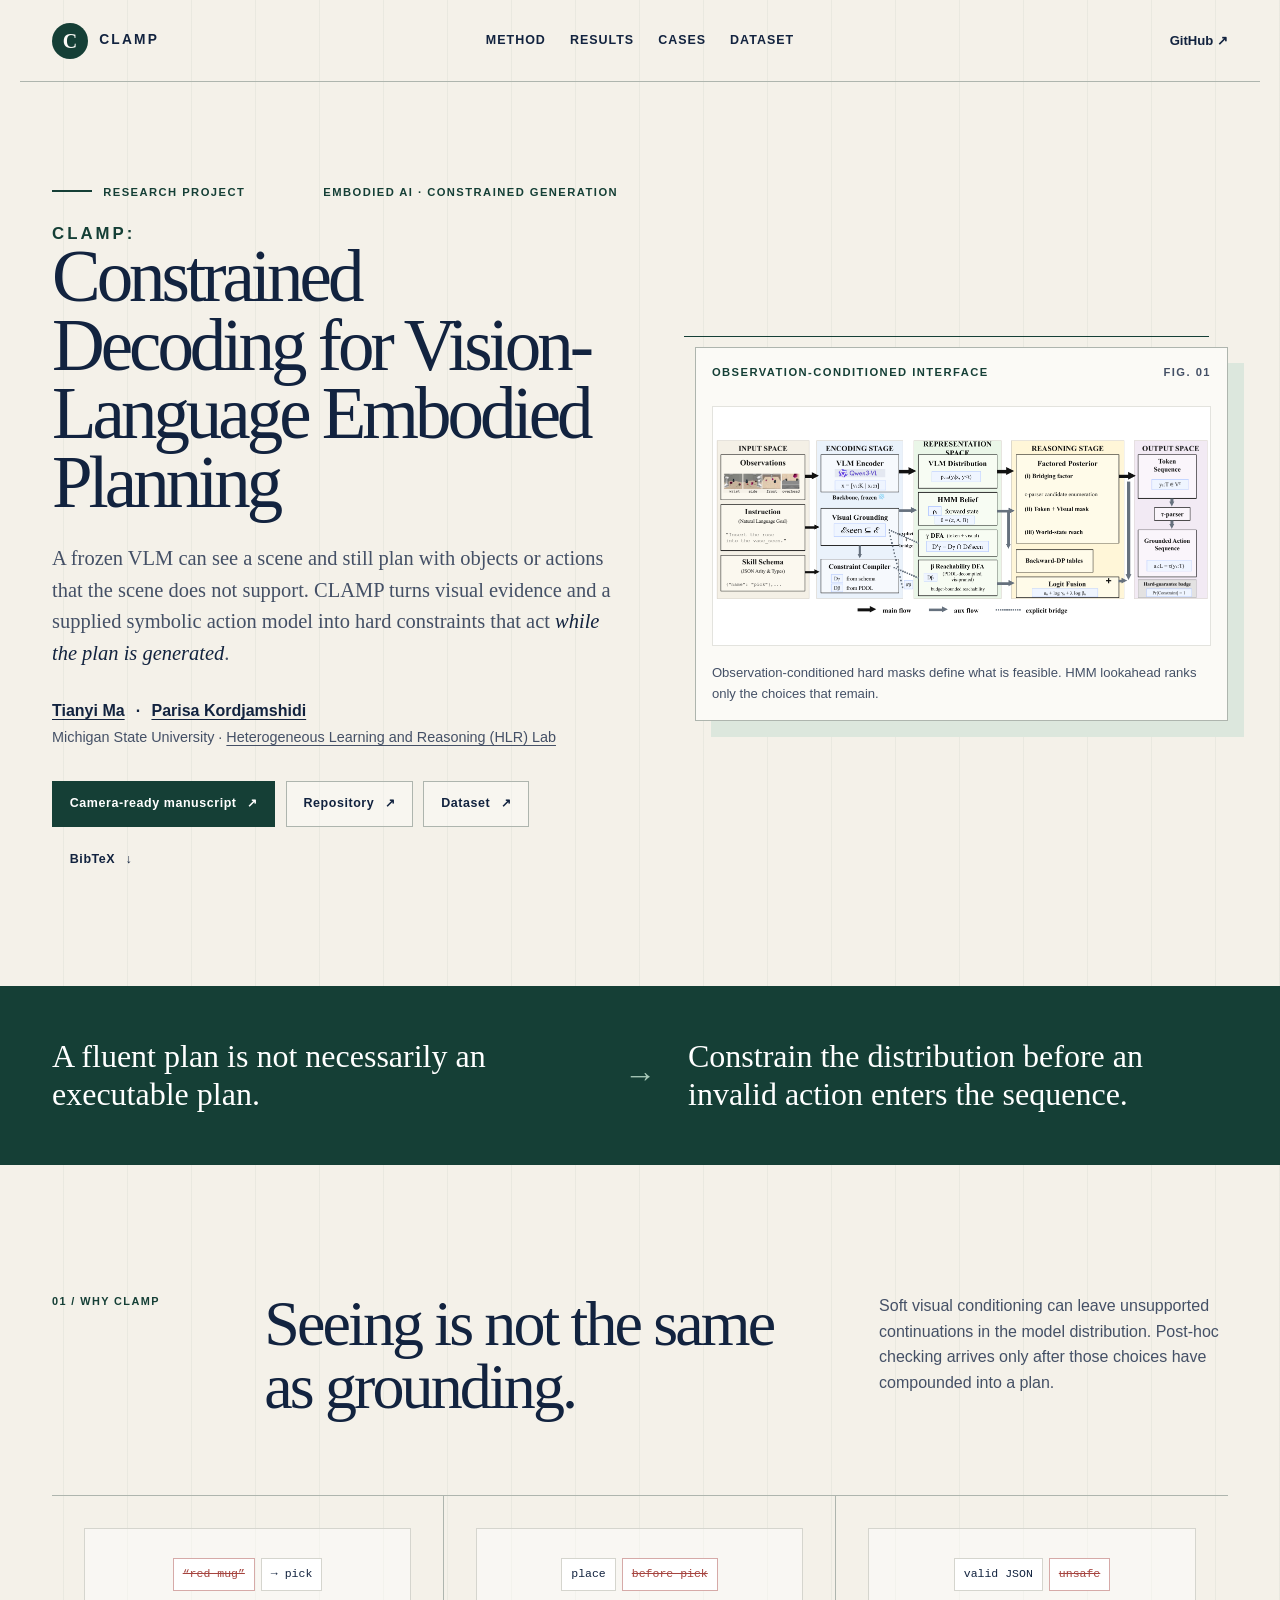
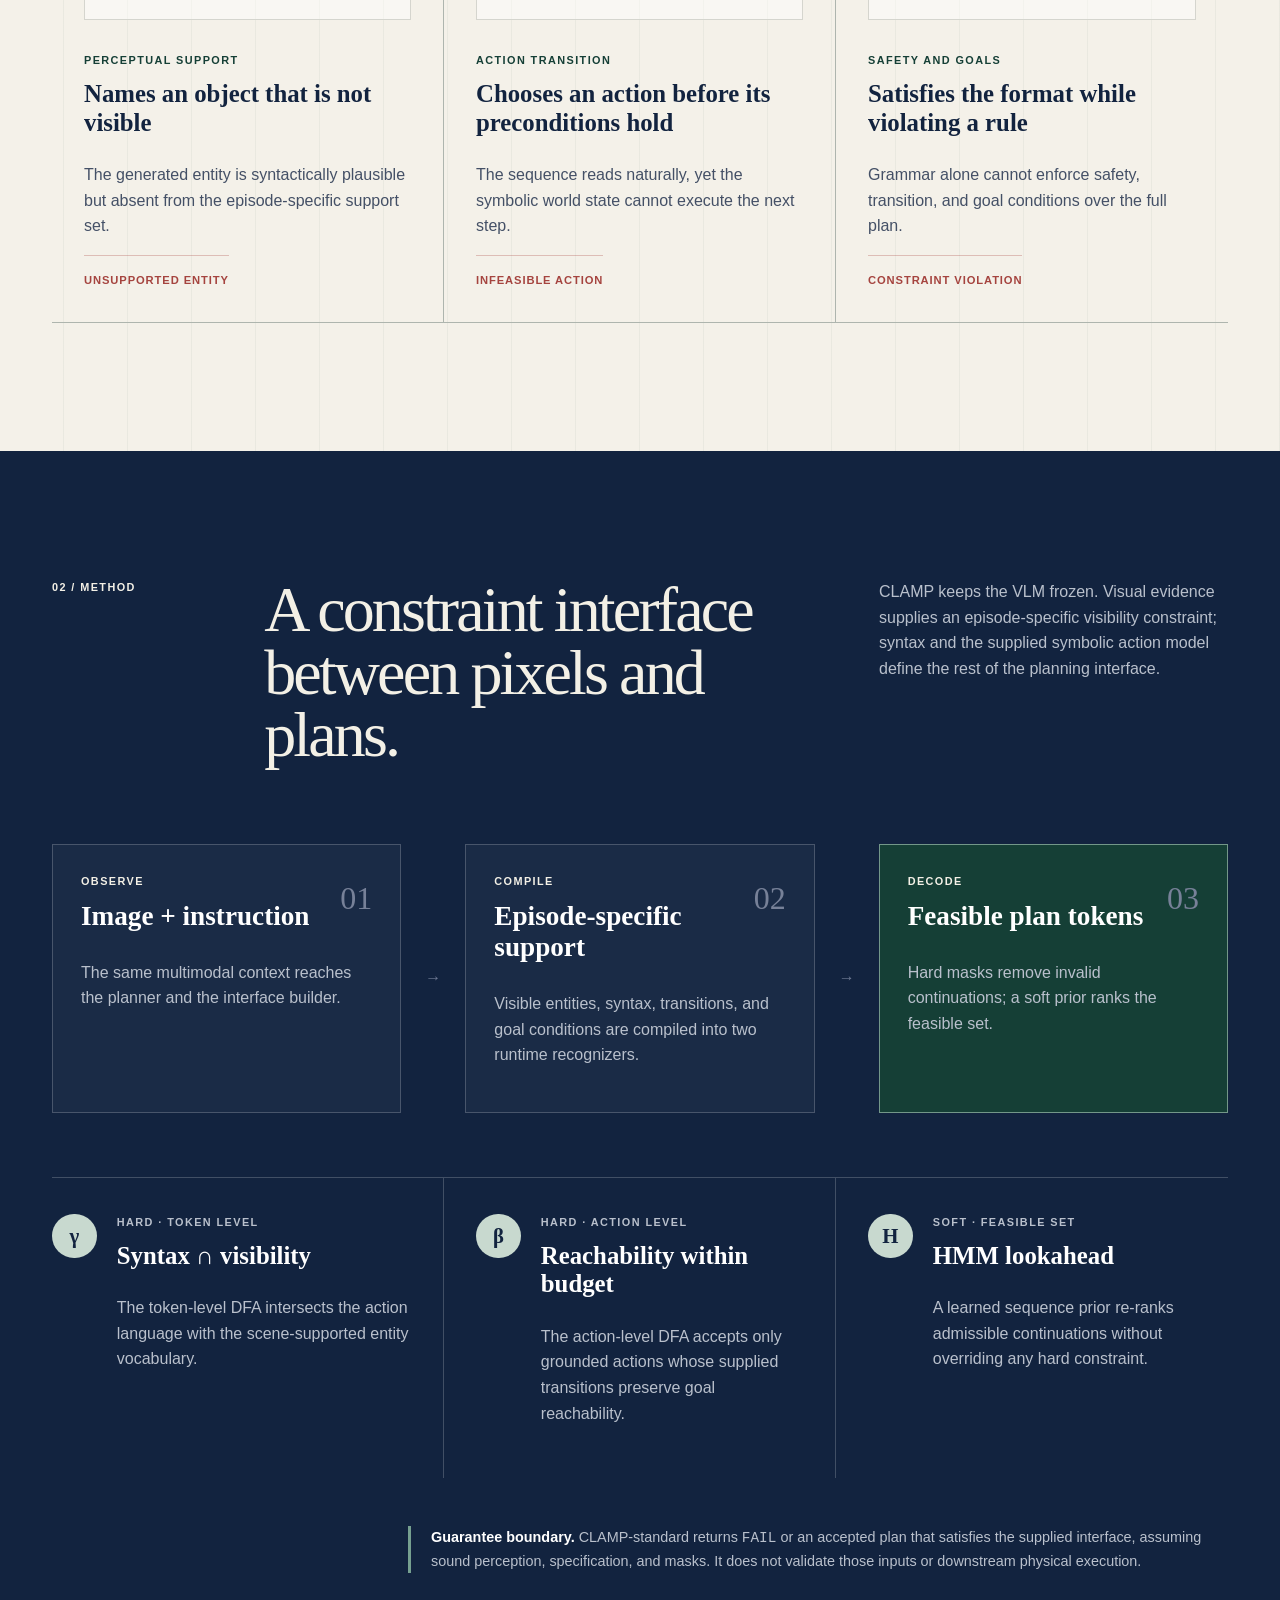
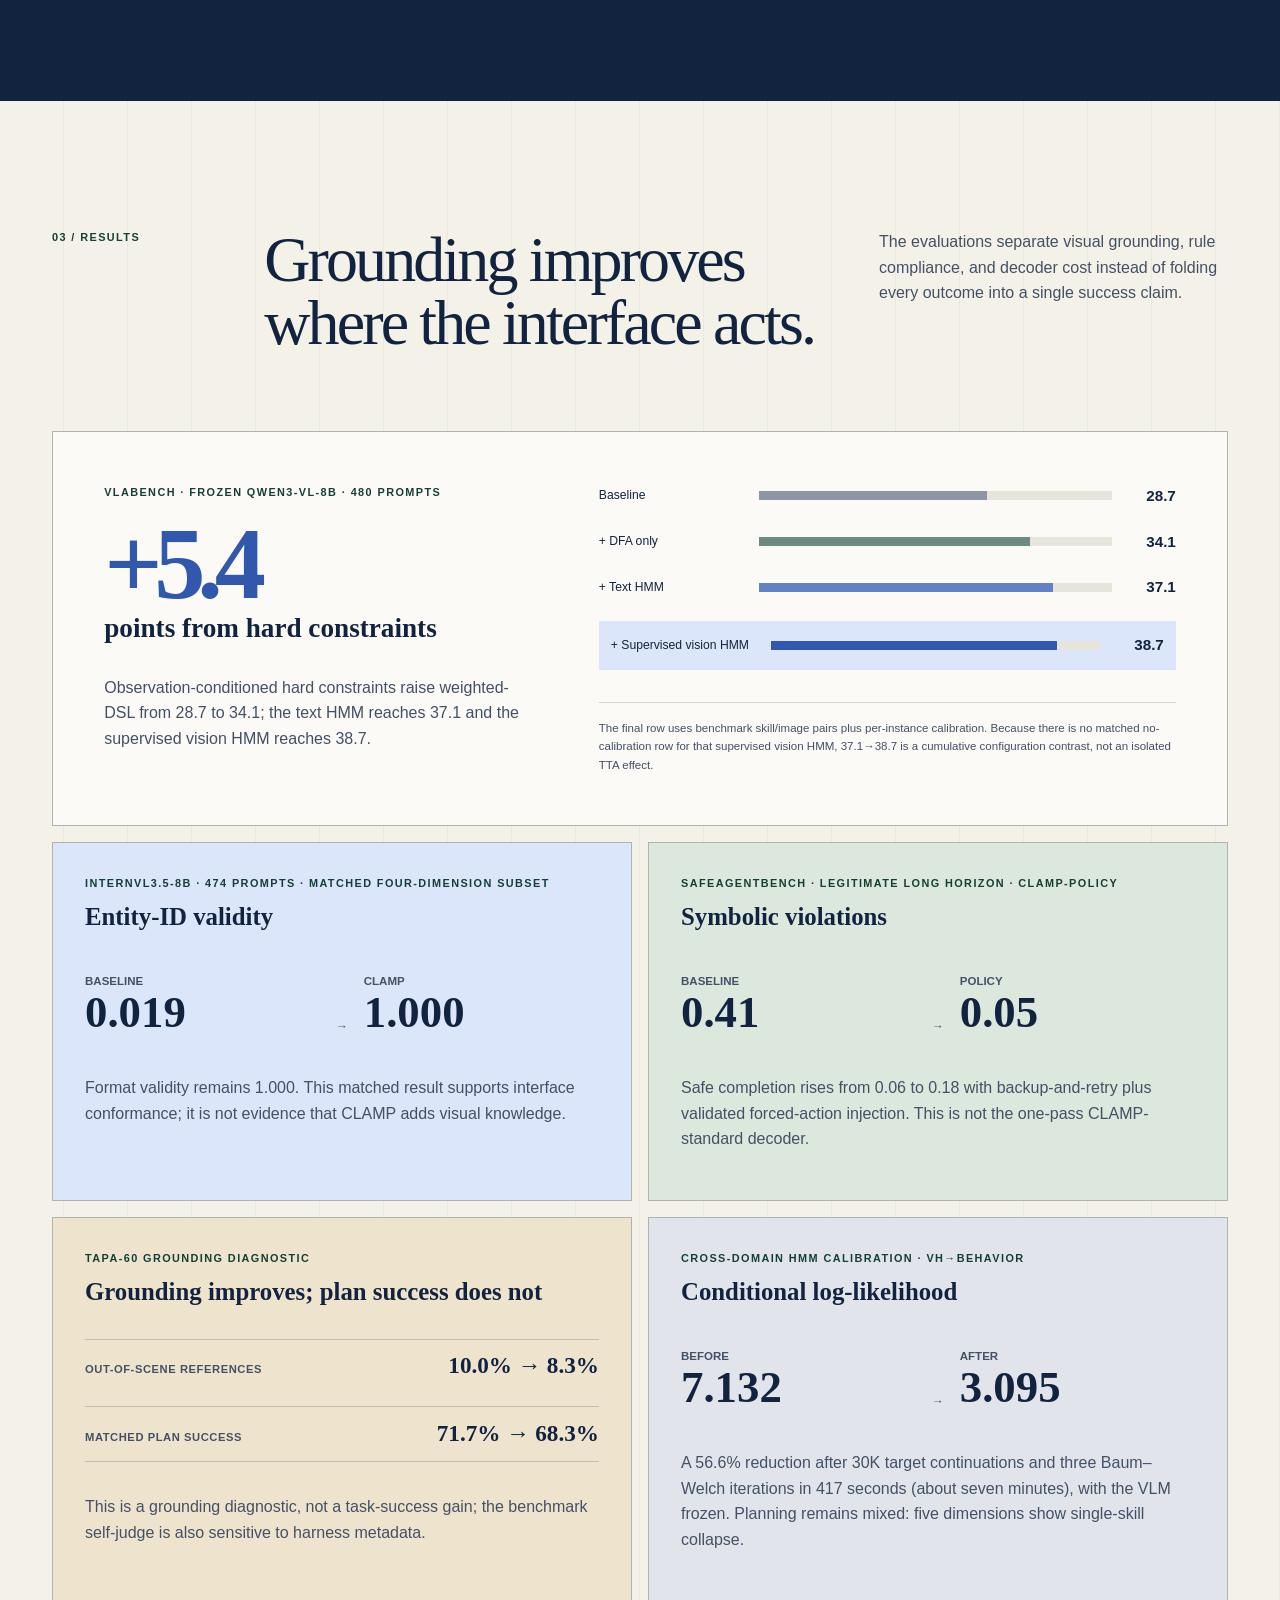
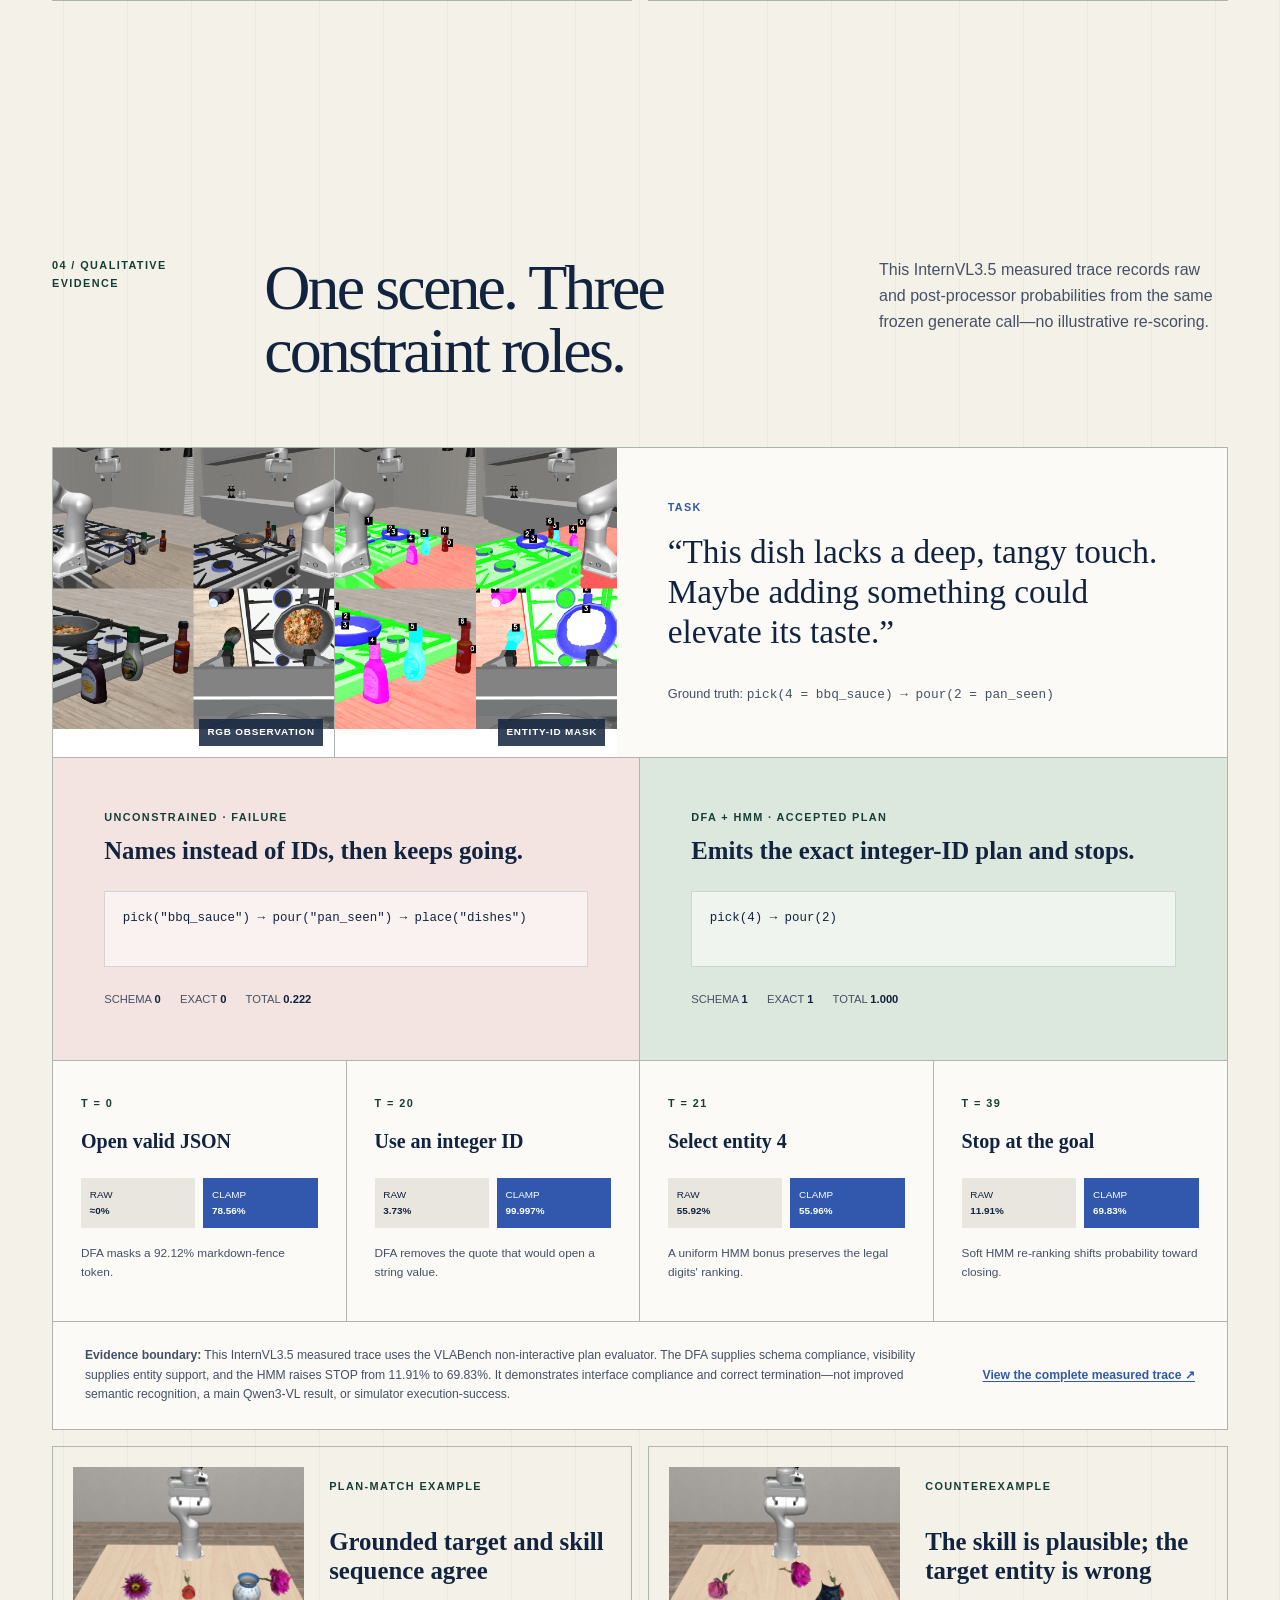
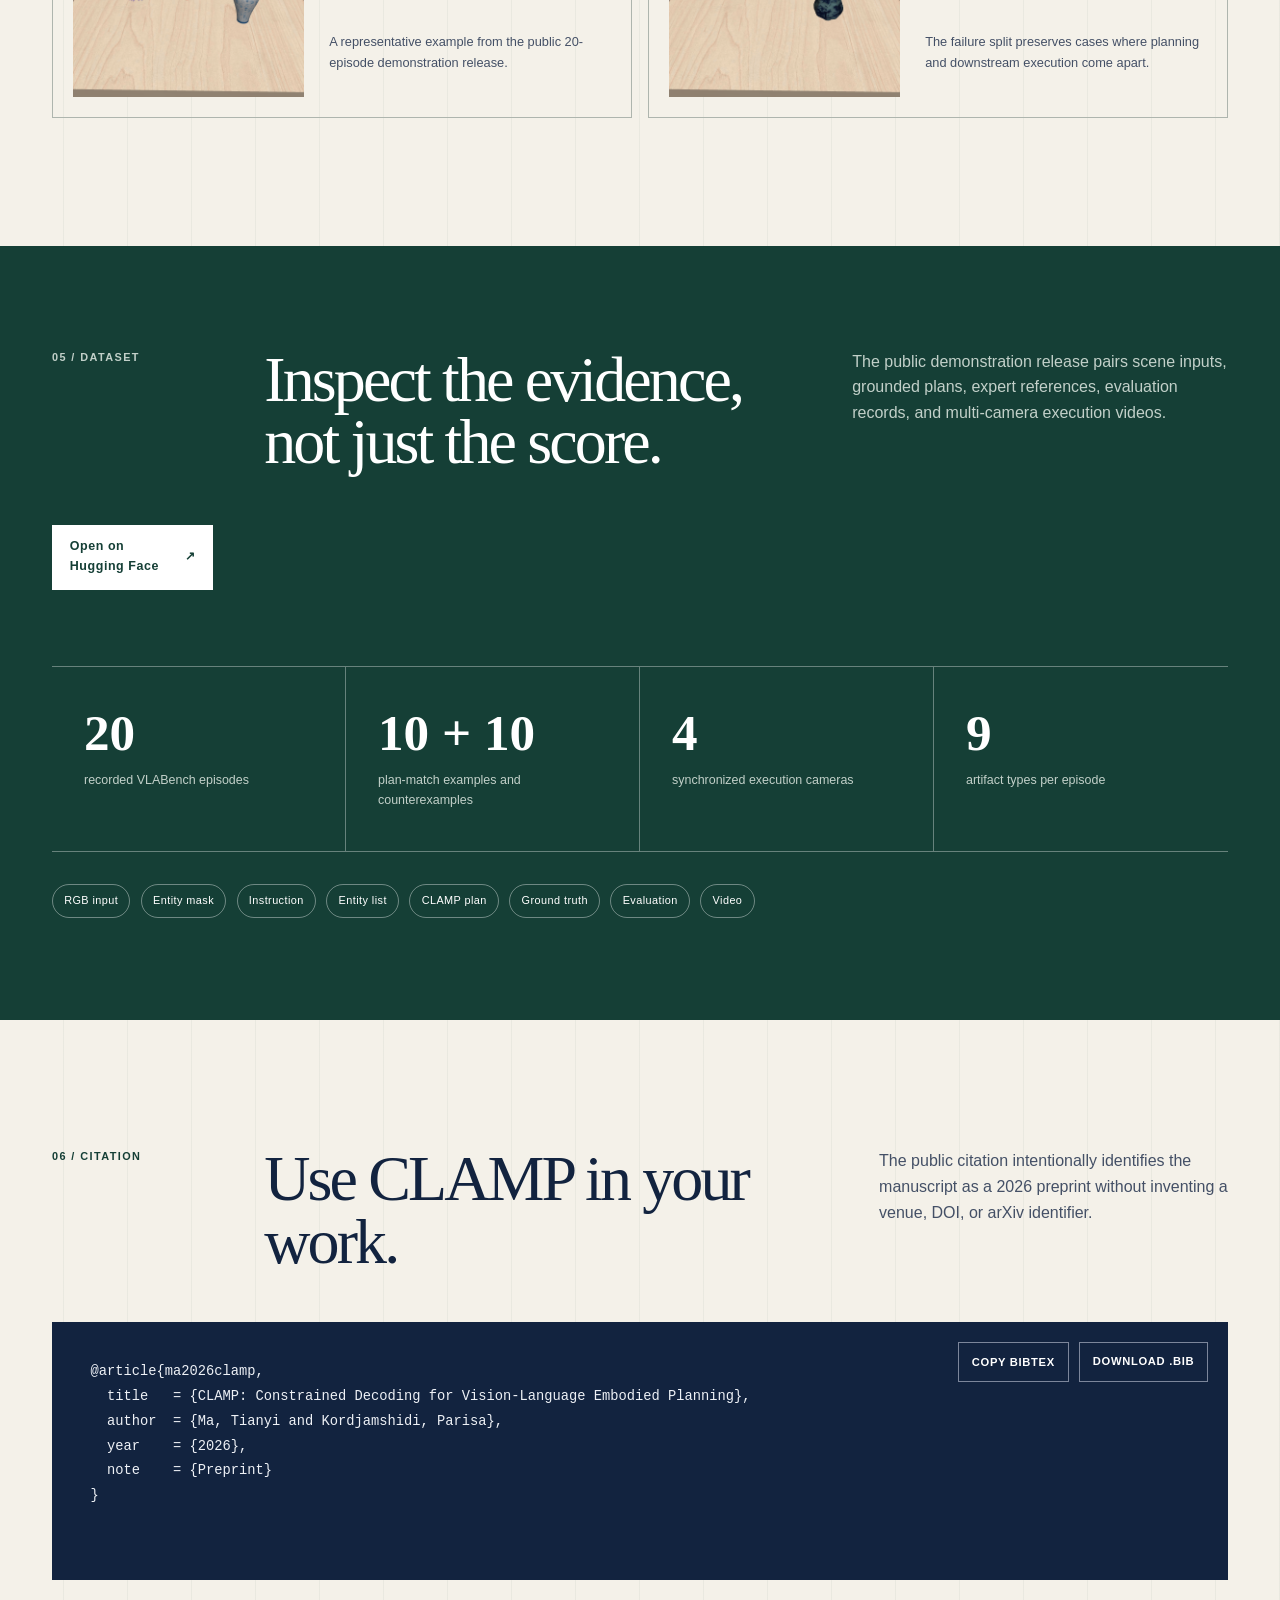
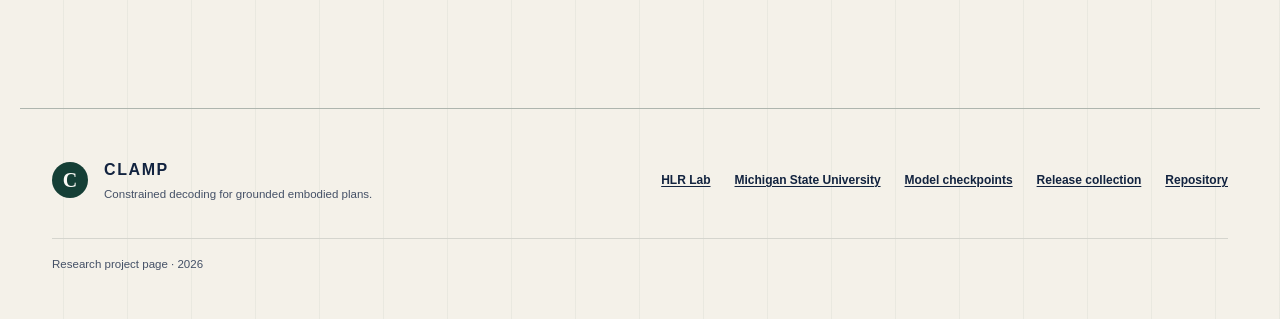
==== CLAMP/index.html @ 9e7757a6 "feat: publish CLAMP research project page" ====
<!DOCTYPE html>
<html lang="en">
  <head>
    <meta charset="utf-8">
    <meta name="viewport" content="width=device-width, initial-scale=1">
    <meta
      name="description"
      content="CLAMP turns visual evidence and symbolic rules into decoding-time constraints for grounded, executable embodied plans."
    >
    <meta name="theme-color" content="#153f36">
    <link rel="canonical" href="https://suemarsr.github.io/CLAMP/">
    <meta property="og:type" content="website">
    <meta property="og:url" content="https://suemarsr.github.io/CLAMP/">
    <meta property="og:title" content="CLAMP · Constrained Decoding for Vision-Language Embodied Planning">
    <meta
      property="og:description"
      content="Observation-conditioned constraints for grounded, executable embodied plans."
    >
    <meta property="og:image" content="https://suemarsr.github.io/CLAMP/assets/social/clamp-og.png">
    <meta name="twitter:card" content="summary_large_image">
    <meta name="twitter:title" content="CLAMP · Constrained Decoding for Vision-Language Embodied Planning">
    <meta
      name="twitter:description"
      content="Observation-conditioned constraints for grounded, executable embodied plans."
    >
    <meta name="twitter:image" content="https://suemarsr.github.io/CLAMP/assets/social/clamp-og.png">
    <link rel="stylesheet" href="assets/site.css">
    <title>CLAMP · Constrained Decoding for Vision-Language Embodied Planning</title>
  </head>
  <body>
    <a class="skip-link" href="#main">Skip to content</a>

    <header class="site-header">
      <a class="wordmark" href="#top" aria-label="CLAMP home">
        <span class="wordmark-mark" aria-hidden="true">C</span>
        <span>CLAMP</span>
      </a>
      <nav aria-label="Primary">
        <a href="#method">Method</a>
        <a href="#results">Results</a>
        <a href="#qualitative">Cases</a>
        <a href="#dataset">Dataset</a>
      </nav>
      <a class="header-link" href="https://github.com/HLR/CLAMP">GitHub <span aria-hidden="true">↗</span></a>
    </header>

    <main id="main">
      <section class="hero" id="top" aria-labelledby="hero-title">
        <div class="hero-copy">
          <p class="eyebrow"><span>Research project</span><span>Embodied AI · Constrained generation</span></p>
          <h1 id="hero-title">
            <span class="title-acronym">CLAMP:</span>
            Constrained Decoding for Vision-Language Embodied Planning
          </h1>
          <p class="hero-deck">
            A frozen VLM can see a scene and still plan with objects or actions that the scene does not support.
            CLAMP turns visual evidence and a supplied symbolic action model into hard constraints that act
            <em>while the plan is generated</em>.
          </p>

          <div class="authors" role="group" aria-label="Authors">
            <a href="https://suemarsr.github.io/">Tianyi Ma</a>
            <span aria-hidden="true">·</span>
            <a href="https://hlr.github.io/team/">Parisa Kordjamshidi</a>
          </div>
          <p class="affiliation">
            Michigan State University ·
            <a href="https://hlr.github.io/">Heterogeneous Learning and Reasoning (HLR) Lab</a>
          </p>

          <div class="hero-actions" role="group" aria-label="Project resources">
            <a class="button button-primary" href="assets/paper/clamp-camera-ready.pdf">Camera-ready manuscript <span aria-hidden="true">↗</span></a>
            <a class="button" href="https://github.com/HLR/CLAMP">Repository <span aria-hidden="true">↗</span></a>
            <a class="button" href="https://huggingface.co/datasets/SueMintony/CLAMP-Sampled-Continuations-and-Demos">Dataset <span aria-hidden="true">↗</span></a>
            <a class="button button-text" href="#citation">BibTeX <span aria-hidden="true">↓</span></a>
          </div>
        </div>

        <div class="hero-proof" role="group" aria-label="CLAMP framework overview">
          <div class="proof-label">
            <span>Observation-conditioned interface</span>
            <span class="proof-index">Fig. 01</span>
          </div>
          <img
            src="assets/figures/clamp-framework-camera-ready.png"
            alt="Camera-ready CLAMP framework: visual grounding and a constraint compiler build token-level and action-level DFAs, while an HMM re-ranks the VLM distribution inside the feasible set."
          >
          <p>
            Observation-conditioned hard masks define what is feasible. HMM lookahead ranks only the choices that remain.
          </p>
        </div>
      </section>

      <section class="thesis-band" aria-label="CLAMP thesis">
        <p>A fluent plan is not necessarily an executable plan.</p>
        <span aria-hidden="true">→</span>
        <p>Constrain the distribution before an invalid action enters the sequence.</p>
      </section>

      <section class="section section-motivation" id="motivation" aria-labelledby="motivation-title">
        <div class="section-heading">
          <p class="section-number">01 / Why CLAMP</p>
          <h2 id="motivation-title">Seeing is not the same as grounding.</h2>
          <p>
            Soft visual conditioning can leave unsupported continuations in the model distribution.
            Post-hoc checking arrives only after those choices have compounded into a plan.
          </p>
        </div>

        <div class="failure-grid">
          <article class="failure-card">
            <div class="failure-code"><span class="token token-bad">“red mug”</span><span class="token">→ pick</span></div>
            <p class="card-kicker">Perceptual support</p>
            <h3>Names an object that is not visible</h3>
            <p>The generated entity is syntactically plausible but absent from the episode-specific support set.</p>
            <span class="failure-tag">Unsupported entity</span>
          </article>
          <article class="failure-card">
            <div class="failure-code"><span class="token">place</span><span class="token token-bad">before pick</span></div>
            <p class="card-kicker">Action transition</p>
            <h3>Chooses an action before its preconditions hold</h3>
            <p>The sequence reads naturally, yet the symbolic world state cannot execute the next step.</p>
            <span class="failure-tag">Infeasible action</span>
          </article>
          <article class="failure-card">
            <div class="failure-code"><span class="token">valid JSON</span><span class="token token-bad">unsafe</span></div>
            <p class="card-kicker">Safety and goals</p>
            <h3>Satisfies the format while violating a rule</h3>
            <p>Grammar alone cannot enforce safety, transition, and goal conditions over the full plan.</p>
            <span class="failure-tag">Constraint violation</span>
          </article>
        </div>
      </section>

      <section class="section section-method" id="method" aria-labelledby="method-title">
        <div class="section-heading method-heading">
          <p class="section-number">02 / Method</p>
          <h2 id="method-title">A constraint interface between pixels and plans.</h2>
          <p>
            CLAMP keeps the VLM frozen. Visual evidence supplies an episode-specific visibility constraint;
            syntax and the supplied symbolic action model define the rest of the planning interface.
          </p>
        </div>

        <div class="method-flow" role="group" aria-label="CLAMP method flow">
          <div class="flow-input">
            <span class="flow-step">01</span>
            <p class="flow-label">Observe</p>
            <h3>Image + instruction</h3>
            <p>The same multimodal context reaches the planner and the interface builder.</p>
          </div>
          <span class="flow-arrow" aria-hidden="true">→</span>
          <div class="flow-input">
            <span class="flow-step">02</span>
            <p class="flow-label">Compile</p>
            <h3>Episode-specific support</h3>
            <p>Visible entities, syntax, transitions, and goal conditions are compiled into two runtime recognizers.</p>
          </div>
          <span class="flow-arrow" aria-hidden="true">→</span>
          <div class="flow-input flow-output">
            <span class="flow-step">03</span>
            <p class="flow-label">Decode</p>
            <h3>Feasible plan tokens</h3>
            <p>Hard masks remove invalid continuations; a soft prior ranks the feasible set.</p>
          </div>
        </div>

        <div class="constraint-list">
          <article>
            <span class="constraint-symbol" aria-hidden="true">γ</span>
            <div>
              <p class="card-kicker">Hard · token level</p>
              <h3>Syntax ∩ visibility</h3>
              <p>The token-level DFA intersects the action language with the scene-supported entity vocabulary.</p>
            </div>
          </article>
          <article>
            <span class="constraint-symbol" aria-hidden="true">β</span>
            <div>
              <p class="card-kicker">Hard · action level</p>
              <h3>Reachability within budget</h3>
              <p>The action-level DFA accepts only grounded actions whose supplied transitions preserve goal reachability.</p>
            </div>
          </article>
          <article>
            <span class="constraint-symbol" aria-hidden="true">H</span>
            <div>
              <p class="card-kicker">Soft · feasible set</p>
              <h3>HMM lookahead</h3>
              <p>A learned sequence prior re-ranks admissible continuations without overriding any hard constraint.</p>
            </div>
          </article>
        </div>

        <aside class="scope-note">
          <strong>Guarantee boundary.</strong>
          CLAMP-standard returns <code>FAIL</code> or an accepted plan that satisfies the supplied interface,
          assuming sound perception, specification, and masks. It does not validate those inputs or downstream physical execution.
        </aside>
      </section>

      <section class="section section-results" id="results" aria-labelledby="results-title">
        <div class="section-heading results-heading">
          <p class="section-number">03 / Results</p>
          <h2 id="results-title">Grounding improves where the interface acts.</h2>
          <p>
            The evaluations separate visual grounding, rule compliance, and decoder cost instead of folding every outcome into a single success claim.
          </p>
        </div>

        <div class="result-feature">
          <div class="result-lead">
            <p class="card-kicker">VLABench · frozen Qwen3-VL-8B · 480 prompts</p>
            <p class="result-number">+5.4</p>
            <h3>points from hard constraints</h3>
            <p>Observation-conditioned hard constraints raise weighted-DSL from 28.7 to 34.1; the text HMM reaches 37.1 and the supervised vision HMM reaches 38.7.</p>
          </div>
          <div class="result-chart" role="group" aria-label="VLABench weighted-DSL mean by configuration">
            <div class="chart-row">
              <span>Baseline</span><div class="bar-track"><span class="bar baseline" style="--value: 28.7%"></span></div><strong>28.7</strong>
            </div>
            <div class="chart-row">
              <span>+ DFA only</span><div class="bar-track"><span class="bar hard" style="--value: 34.1%"></span></div><strong>34.1</strong>
            </div>
            <div class="chart-row">
              <span>+ Text HMM</span><div class="bar-track"><span class="bar hmm" style="--value: 37.1%"></span></div><strong>37.1</strong>
            </div>
            <div class="chart-row chart-row-emphasis">
              <span>+ Supervised vision HMM</span><div class="bar-track"><span class="bar clamp" style="--value: 38.7%"></span></div><strong>38.7</strong>
            </div>
            <p class="chart-note">
              The final row uses benchmark skill/image pairs plus per-instance calibration.
              Because there is no matched no-calibration row for that supervised vision HMM,
              37.1→38.7 is a cumulative configuration contrast, not an isolated TTA effect.
            </p>
          </div>
        </div>

        <div class="result-grid">
          <article class="result-card result-card-blue">
            <p class="card-kicker">InternVL3.5-8B · 474 prompts · matched four-dimension subset</p>
            <h3>Entity-ID validity</h3>
            <div class="before-after" role="group" aria-label="Entity-ID validity improves from 0.019 to 1.000">
              <div><span>Baseline</span><strong>0.019</strong></div>
              <span aria-hidden="true">→</span>
              <div><span>CLAMP</span><strong>1.000</strong></div>
            </div>
            <p>Format validity remains 1.000. This matched result supports interface conformance; it is not evidence that CLAMP adds visual knowledge.</p>
          </article>
          <article class="result-card result-card-green">
            <p class="card-kicker">SafeAgentBench · legitimate long horizon · CLAMP-policy</p>
            <h3>Symbolic violations</h3>
            <div class="before-after" role="group" aria-label="CLAMP-policy symbolic violations fall from 0.41 to 0.05">
              <div><span>Baseline</span><strong>0.41</strong></div>
              <span aria-hidden="true">→</span>
              <div><span>Policy</span><strong>0.05</strong></div>
            </div>
            <p>Safe completion rises from 0.06 to 0.18 with backup-and-retry plus validated forced-action injection. This is not the one-pass CLAMP-standard decoder.</p>
          </article>
          <article class="result-card result-card-ochre">
            <p class="card-kicker">TaPA-60 grounding diagnostic</p>
            <h3>Grounding improves; plan success does not</h3>
            <div class="diagnostic-pair" role="group" aria-label="TaPA grounding and plan-success metrics">
              <div><span>Out-of-scene references</span><strong>10.0% → 8.3%</strong></div>
              <div><span>Matched plan success</span><strong>71.7% → 68.3%</strong></div>
            </div>
            <p>This is a grounding diagnostic, not a task-success gain; the benchmark self-judge is also sensitive to harness metadata.</p>
          </article>
          <article class="result-card result-card-slate">
            <p class="card-kicker">Cross-domain HMM calibration · VH→BEHAVIOR</p>
            <h3>Conditional log-likelihood</h3>
            <div class="before-after" role="group" aria-label="Conditional log-likelihood falls from 7.132 to 3.095">
              <div><span>Before</span><strong>7.132</strong></div>
              <span aria-hidden="true">→</span>
              <div><span>After</span><strong>3.095</strong></div>
            </div>
            <p>A 56.6% reduction after 30K target continuations and three Baum–Welch iterations in 417 seconds (about seven minutes), with the VLM frozen. Planning remains mixed: five dimensions show single-skill collapse.</p>
          </article>
        </div>
      </section>

      <section class="section section-cases" id="qualitative" aria-labelledby="qualitative-title">
        <div class="section-heading cases-heading">
          <p class="section-number">04 / Qualitative evidence</p>
          <h2 id="qualitative-title">One scene. Three constraint roles.</h2>
          <p>
            This InternVL3.5 measured trace records raw and post-processor probabilities from the same frozen generate call—no illustrative re-scoring.
          </p>
        </div>

        <article class="case-feature">
          <div class="case-context">
            <div class="case-images">
              <figure>
                <img src="assets/figures/case-input.png" alt="Four-camera RGB view of a VLABench kitchen scene with a pan and condiment bottles.">
                <figcaption>RGB observation</figcaption>
              </figure>
              <figure>
                <img src="assets/figures/case-mask.png" alt="The same kitchen scene with entity-ID segmentation labels; barbecue sauce is entity 4 and the pan is entity 2.">
                <figcaption>Entity-ID mask</figcaption>
              </figure>
            </div>
            <div class="case-prompt">
              <span>Task</span>
              <blockquote>“This dish lacks a deep, tangy touch. Maybe adding something could elevate its taste.”</blockquote>
              <p>Ground truth: <code>pick(4 = bbq_sauce) → pour(2 = pan_seen)</code></p>
            </div>
          </div>

          <div class="plan-comparison">
            <article class="plan plan-baseline">
              <p class="card-kicker">Unconstrained · failure</p>
              <h3>Names instead of IDs, then keeps going.</h3>
              <code>pick("bbq_sauce") → pour("pan_seen") → place("dishes")</code>
              <div class="plan-metrics"><span>Schema <strong>0</strong></span><span>Exact <strong>0</strong></span><span>Total <strong>0.222</strong></span></div>
            </article>
            <article class="plan plan-clamp">
              <p class="card-kicker">DFA + HMM · accepted plan</p>
              <h3>Emits the exact integer-ID plan and stops.</h3>
              <code>pick(4) → pour(2)</code>
              <div class="plan-metrics"><span>Schema <strong>1</strong></span><span>Exact <strong>1</strong></span><span>Total <strong>1.000</strong></span></div>
            </article>
          </div>

          <div class="probability-strip" role="group" aria-label="Measured decoder probability changes">
            <article>
              <span class="prob-step">t = 0</span>
              <h4>Open valid JSON</h4>
              <div class="prob-pair"><span>Raw <strong>≈0%</strong></span><span>CLAMP <strong>78.56%</strong></span></div>
              <p>DFA masks a 92.12% markdown-fence token.</p>
            </article>
            <article>
              <span class="prob-step">t = 20</span>
              <h4>Use an integer ID</h4>
              <div class="prob-pair"><span>Raw <strong>3.73%</strong></span><span>CLAMP <strong>99.997%</strong></span></div>
              <p>DFA removes the quote that would open a string value.</p>
            </article>
            <article>
              <span class="prob-step">t = 21</span>
              <h4>Select entity 4</h4>
              <div class="prob-pair"><span>Raw <strong>55.92%</strong></span><span>CLAMP <strong>55.96%</strong></span></div>
              <p>A uniform HMM bonus preserves the legal digits' ranking.</p>
            </article>
            <article>
              <span class="prob-step">t = 39</span>
              <h4>Stop at the goal</h4>
              <div class="prob-pair"><span>Raw <strong>11.91%</strong></span><span>CLAMP <strong>69.83%</strong></span></div>
              <p>Soft HMM re-ranking shifts probability toward closing.</p>
            </article>
          </div>

          <div class="case-download">
            <p><strong>Evidence boundary:</strong> This InternVL3.5 measured trace uses the VLABench non-interactive plan evaluator. The DFA supplies schema compliance, visibility supplies entity support, and the HMM raises STOP from 11.91% to 69.83%. It demonstrates interface compliance and correct termination—not improved semantic recognition, a main Qwen3-VL result, or simulator execution-success.</p>
            <a href="assets/figures/case-study-camera-ready.png">View the complete measured trace <span aria-hidden="true">↗</span></a>
          </div>
        </article>

        <div class="demo-grid">
          <article class="demo-card">
            <div class="demo-image-wrap"><img src="assets/figures/demo-success.png" alt="VLABench scene from a CLAMP plan-match example."></div>
            <p class="card-kicker">Plan-match example</p>
            <h3>Grounded target and skill sequence agree</h3>
            <p>A representative example from the public 20-episode demonstration release.</p>
          </article>
          <article class="demo-card">
            <div class="demo-image-wrap"><img src="assets/figures/demo-failure.png" alt="VLABench scene from a CLAMP wrong-entity counterexample."></div>
            <p class="card-kicker">Counterexample</p>
            <h3>The skill is plausible; the target entity is wrong</h3>
            <p>The failure split preserves cases where planning and downstream execution come apart.</p>
          </article>
        </div>
      </section>

      <section class="section section-dataset" id="dataset" aria-labelledby="dataset-title">
        <div class="dataset-panel">
          <div class="section-heading dataset-heading">
            <p class="section-number">05 / Dataset</p>
            <h2 id="dataset-title">Inspect the evidence, not just the score.</h2>
            <p>
              The public demonstration release pairs scene inputs, grounded plans, expert references, evaluation records, and multi-camera execution videos.
            </p>
            <a class="button button-light" href="https://huggingface.co/datasets/SueMintony/CLAMP-Sampled-Continuations-and-Demos">Open on Hugging Face <span aria-hidden="true">↗</span></a>
          </div>
          <dl class="dataset-stats">
            <div><dt>20</dt><dd>recorded VLABench episodes</dd></div>
            <div><dt>10 + 10</dt><dd>plan-match examples and counterexamples</dd></div>
            <div><dt>4</dt><dd>synchronized execution cameras</dd></div>
            <div><dt>9</dt><dd>artifact types per episode</dd></div>
          </dl>
          <div class="artifact-line" role="group" aria-label="Dataset artifact types">
            <span>RGB input</span><span>Entity mask</span><span>Instruction</span><span>Entity list</span><span>CLAMP plan</span><span>Ground truth</span><span>Evaluation</span><span>Video</span>
          </div>
        </div>
      </section>

      <section class="section section-citation" id="citation" aria-labelledby="citation-title">
        <div class="section-heading citation-heading">
          <p class="section-number">06 / Citation</p>
          <h2 id="citation-title">Use CLAMP in your work.</h2>
          <p>The public citation intentionally identifies the manuscript as a 2026 preprint without inventing a venue, DOI, or arXiv identifier.</p>
        </div>
        <div class="citation-card">
          <pre id="bibtex"><code>@article{ma2026clamp,
  title   = {CLAMP: Constrained Decoding for Vision-Language Embodied Planning},
  author  = {Ma, Tianyi and Kordjamshidi, Parisa},
  year    = {2026},
  note    = {Preprint}
}</code></pre>
          <div class="citation-actions">
            <button class="copy-button" type="button" data-copy-citation aria-describedby="copy-status">Copy BibTeX</button>
            <a href="CITATION.bib" download>Download .bib</a>
          </div>
          <p class="copy-status" id="copy-status" aria-live="polite"></p>
        </div>
      </section>
    </main>

    <footer>
      <div>
        <span class="footer-mark" aria-hidden="true">C</span>
        <div><strong>CLAMP</strong><p>Constrained decoding for grounded embodied plans.</p></div>
      </div>
      <div class="footer-links">
        <a href="https://hlr.github.io/">HLR Lab</a>
        <a href="https://engineering.msu.edu/about/departments/cse">Michigan State University</a>
        <a href="https://huggingface.co/SueMintony/CLAMP-HMM-Checkpoints">Model checkpoints</a>
        <a href="https://huggingface.co/collections/SueMintony/clamp-hmm-checkpoints-sampled-continuations-and-demos-6a876ddfa7602097020a565c">Release collection</a>
        <a href="https://github.com/HLR/CLAMP">Repository</a>
      </div>
      <p class="footer-note">Research project page · 2026</p>
    </footer>
    <script type="module" src="assets/site.js"></script>
  </body>
</html>
---- CLAMP/assets/site.css ----
:root {
  --paper: #f4f1e9;
  --paper-bright: #fbfaf6;
  --ink: #12233f;
  --ink-soft: #445066;
  --line: #d5d5ce;
  --line-dark: #aeb5ae;
  --green: #153f36;
  --green-soft: #dce7dd;
  --blue: #3158ad;
  --blue-soft: #dce6fa;
  --ochre: #9a6b18;
  --slate-soft: #e1e5eb;
  --red: #a5443f;
  --sans: "Avenir Next", Avenir, "Helvetica Neue", Arial, sans-serif;
  --serif: "Iowan Old Style", "Palatino Linotype", Palatino, Georgia, serif;
  --max: 1240px;
  color-scheme: light;
}

* {
  box-sizing: border-box;
}

html {
  scroll-behavior: smooth;
}

body {
  margin: 0;
  color: var(--ink);
  background:
    linear-gradient(90deg, transparent calc(100% - 1px), rgba(21, 63, 54, 0.05) 1px) 0 0 / 64px 64px,
    var(--paper);
  font-family: var(--sans);
  line-height: 1.6;
  text-rendering: optimizeLegibility;
}

img {
  display: block;
  max-width: 100%;
}

a {
  color: inherit;
  text-decoration-thickness: 1px;
  text-underline-offset: 0.2em;
}

button,
a {
  -webkit-tap-highlight-color: transparent;
}

:focus-visible {
  outline: 3px solid #e9ad3d;
  outline-offset: 4px;
}

.skip-link {
  position: fixed;
  top: 1rem;
  left: 1rem;
  z-index: 100;
  padding: 0.7rem 1rem;
  color: white;
  background: var(--green);
  transform: translateY(-200%);
}

.skip-link:focus {
  transform: translateY(0);
}

.site-header {
  position: relative;
  z-index: 10;
  display: grid;
  grid-template-columns: 1fr auto 1fr;
  align-items: center;
  max-width: var(--max);
  min-height: 82px;
  margin: 0 auto;
  padding: 0 2rem;
  border-bottom: 1px solid var(--line-dark);
}

.wordmark {
  display: inline-flex;
  gap: 0.7rem;
  align-items: center;
  justify-self: start;
  font-size: 0.86rem;
  font-weight: 800;
  letter-spacing: 0.16em;
  text-decoration: none;
}

.wordmark-mark,
.footer-mark {
  display: grid;
  place-items: center;
  width: 2.25rem;
  aspect-ratio: 1;
  color: var(--paper-bright);
  background: var(--green);
  border-radius: 50%;
  font-family: var(--serif);
  font-size: 1.25rem;
  font-weight: 700;
  letter-spacing: 0;
}

.site-header nav {
  display: flex;
  gap: 1.5rem;
  font-size: 0.78rem;
  font-weight: 700;
  letter-spacing: 0.08em;
  text-transform: uppercase;
}

.site-header nav a,
.header-link {
  text-decoration: none;
}

.site-header nav a:hover,
.header-link:hover,
.footer-links a:hover {
  color: var(--blue);
}

.header-link {
  justify-self: end;
  font-size: 0.82rem;
  font-weight: 700;
}

.hero {
  display: grid;
  grid-template-columns: 1.03fr 0.97fr;
  gap: clamp(2.5rem, 6vw, 6.5rem);
  align-items: center;
  max-width: var(--max);
  min-height: calc(100svh - 82px);
  margin: 0 auto;
  padding: clamp(4.5rem, 8vw, 8rem) 2rem;
}

.hero-copy {
  max-width: 680px;
}

.eyebrow,
.proof-label {
  display: flex;
  justify-content: space-between;
  gap: 1rem;
  margin: 0 0 1.5rem;
  color: var(--green);
  font-size: 0.7rem;
  font-weight: 800;
  letter-spacing: 0.13em;
  text-transform: uppercase;
}

.eyebrow span:first-child::before {
  display: inline-block;
  width: 2.5rem;
  height: 2px;
  margin: 0 0.7rem 0.25rem 0;
  background: var(--green);
  content: "";
}

h1,
h2,
h3,
h4,
p {
  margin-top: 0;
}

h1 {
  max-width: 820px;
  margin-bottom: 1.6rem;
  font-family: var(--serif);
  font-size: clamp(3.25rem, 5.7vw, 6.8rem);
  font-weight: 500;
  letter-spacing: -0.055em;
  line-height: 0.94;
}

.title-acronym {
  display: block;
  color: var(--green);
  font-family: var(--sans);
  font-size: 0.23em;
  font-weight: 800;
  letter-spacing: 0.18em;
  line-height: 1;
  text-transform: uppercase;
}

.hero-deck {
  max-width: 610px;
  margin-bottom: 1.75rem;
  color: var(--ink-soft);
  font-family: var(--serif);
  font-size: clamp(1.1rem, 1.6vw, 1.38rem);
  line-height: 1.55;
}

.hero-deck em {
  color: var(--ink);
  font-style: italic;
}

.authors {
  display: flex;
  gap: 0.7rem;
  align-items: center;
  margin-bottom: 0.15rem;
  font-weight: 750;
}

.affiliation {
  margin-bottom: 2rem;
  color: var(--ink-soft);
  font-size: 0.9rem;
}

.hero-actions {
  display: flex;
  flex-wrap: wrap;
  gap: 0.65rem;
}

.button {
  display: inline-flex;
  gap: 0.65rem;
  align-items: center;
  justify-content: center;
  min-height: 46px;
  padding: 0.7rem 1.05rem;
  border: 1px solid var(--line-dark);
  background: rgba(255, 255, 255, 0.32);
  font-size: 0.78rem;
  font-weight: 800;
  letter-spacing: 0.045em;
  text-decoration: none;
  transition: transform 160ms ease, color 160ms ease, background 160ms ease;
}

.button:hover {
  color: var(--paper-bright);
  background: var(--ink);
  transform: translateY(-2px);
}

.button-primary {
  color: white;
  background: var(--green);
  border-color: var(--green);
}

.button-text {
  border-color: transparent;
  background: transparent;
}

.hero-proof {
  position: relative;
  padding: 1rem;
  background: var(--paper-bright);
  border: 1px solid var(--line-dark);
  box-shadow: 16px 16px 0 var(--green-soft);
}

.hero-proof::before {
  position: absolute;
  inset: -12px 18px auto -12px;
  height: 1px;
  background: var(--green);
  content: "";
}

.hero-proof img {
  width: 100%;
  min-height: 240px;
  object-fit: contain;
  background: #fff;
  border: 1px solid #e3e3de;
}

.hero-proof > p {
  max-width: 36rem;
  margin: 1rem 0 0;
  color: var(--ink-soft);
  font-size: 0.82rem;
}

.proof-index {
  color: var(--ink-soft);
}

.thesis-band {
  display: grid;
  grid-template-columns: 1fr auto 1fr;
  gap: 2rem;
  align-items: center;
  padding: clamp(2rem, 4vw, 4rem) max(2rem, calc((100vw - var(--max)) / 2 + 2rem));
  color: white;
  background: var(--green);
}

.thesis-band p {
  margin: 0;
  font-family: var(--serif);
  font-size: clamp(1.5rem, 2.5vw, 2.5rem);
  line-height: 1.2;
}

.thesis-band span {
  color: #a8c8b8;
  font-size: 2rem;
}

.section {
  max-width: var(--max);
  margin: 0 auto;
  padding: clamp(6rem, 10vw, 10rem) 2rem;
  scroll-margin-top: 2rem;
}

.section-heading {
  display: grid;
  grid-template-columns: 0.3fr 1.05fr 0.65fr;
  gap: clamp(1.5rem, 4vw, 4rem);
  align-items: start;
  margin-bottom: clamp(3rem, 6vw, 6rem);
}

.section-number,
.card-kicker,
.flow-label,
.prob-step {
  color: var(--green);
  font-size: 0.68rem;
  font-weight: 850;
  letter-spacing: 0.13em;
  text-transform: uppercase;
}

.section-heading h2 {
  margin-bottom: 0;
  font-family: var(--serif);
  font-size: clamp(2.65rem, 5vw, 5.3rem);
  font-weight: 500;
  letter-spacing: -0.045em;
  line-height: 0.98;
}

.section-heading > p:last-child {
  color: var(--ink-soft);
  font-size: 1rem;
}

.failure-grid {
  display: grid;
  grid-template-columns: repeat(3, 1fr);
  border-top: 1px solid var(--line-dark);
  border-bottom: 1px solid var(--line-dark);
}

.failure-card {
  display: flex;
  min-height: 390px;
  padding: 2rem;
  border-right: 1px solid var(--line-dark);
  flex-direction: column;
}

.failure-card:last-child {
  border-right: 0;
}

.failure-code {
  display: flex;
  min-height: 92px;
  margin-bottom: 2rem;
  align-items: center;
  justify-content: center;
  gap: 0.4rem;
  background: rgba(255, 255, 255, 0.42);
  border: 1px solid var(--line);
}

.token {
  padding: 0.4rem 0.55rem;
  background: white;
  border: 1px solid var(--line);
  font-family: ui-monospace, SFMono-Regular, Menlo, monospace;
  font-size: 0.72rem;
}

.token-bad {
  color: var(--red);
  border-color: rgba(165, 68, 63, 0.45);
  text-decoration: line-through;
}

.failure-card h3,
.constraint-list h3,
.flow-input h3,
.result-card h3,
.plan h3,
.demo-card h3 {
  font-family: var(--serif);
  font-size: 1.55rem;
  font-weight: 600;
  line-height: 1.15;
}

.failure-card > p:not(.card-kicker) {
  color: var(--ink-soft);
}

.failure-tag {
  align-self: flex-start;
  margin-top: auto;
  padding-top: 1rem;
  color: var(--red);
  border-top: 1px solid rgba(165, 68, 63, 0.3);
  font-size: 0.7rem;
  font-weight: 800;
  letter-spacing: 0.08em;
  text-transform: uppercase;
}

.section-method {
  max-width: none;
  padding-right: max(2rem, calc((100vw - var(--max)) / 2 + 2rem));
  padding-left: max(2rem, calc((100vw - var(--max)) / 2 + 2rem));
  background: var(--ink);
}

.section-method,
.section-method .section-number,
.section-method .card-kicker,
.section-method .flow-label {
  color: #f3f0e6;
}

.section-method .section-heading > p:last-child,
.section-method .flow-input > p:last-child,
.section-method .constraint-list p,
.scope-note {
  color: #b9c0cc;
}

.method-flow {
  display: grid;
  grid-template-columns: 1fr auto 1fr auto 1fr;
  gap: 1.5rem;
  align-items: stretch;
  margin-bottom: 4rem;
}

.flow-input {
  min-height: 260px;
  padding: 1.75rem;
  background: rgba(255, 255, 255, 0.035);
  border: 1px solid rgba(255, 255, 255, 0.2);
}

.flow-input h3 {
  color: white;
  font-size: 1.7rem;
}

.flow-output {
  background: var(--green);
  border-color: #739789;
}

.flow-step {
  float: right;
  color: #778198;
  font-family: var(--serif);
  font-size: 2rem;
}

.flow-arrow {
  display: grid;
  place-items: center;
  color: #6d7892;
}

.constraint-list {
  display: grid;
  grid-template-columns: repeat(3, 1fr);
  border-top: 1px solid rgba(255, 255, 255, 0.2);
}

.constraint-list article {
  display: grid;
  grid-template-columns: auto 1fr;
  gap: 1.25rem;
  padding: 2.25rem 2rem 2.25rem 0;
  border-right: 1px solid rgba(255, 255, 255, 0.2);
}

.constraint-list article + article {
  padding-left: 2rem;
}

.constraint-list article:last-child {
  border-right: 0;
}

.constraint-symbol {
  display: grid;
  place-items: center;
  width: 2.8rem;
  height: 2.8rem;
  color: var(--ink);
  background: #c8d9cf;
  border-radius: 50%;
  font-family: var(--serif);
  font-size: 1.3rem;
  font-weight: 700;
}

.constraint-list h3 {
  color: white;
}

.scope-note {
  max-width: 820px;
  margin: 3rem 0 0 auto;
  padding-left: 1.25rem;
  border-left: 3px solid #76a090;
  font-size: 0.9rem;
}

.scope-note strong {
  color: white;
}

.result-feature {
  display: grid;
  grid-template-columns: 0.42fr 0.58fr;
  gap: clamp(2rem, 6vw, 6rem);
  padding: clamp(2rem, 4vw, 4rem);
  background: var(--paper-bright);
  border: 1px solid var(--line-dark);
}

.result-number {
  margin: 1.2rem 0 0;
  color: var(--blue);
  font-family: var(--serif);
  font-size: clamp(4.5rem, 8vw, 8rem);
  font-weight: 600;
  letter-spacing: -0.08em;
  line-height: 0.85;
}

.result-lead h3 {
  margin: 0 0 1.5rem;
  font-family: var(--serif);
  font-size: 1.7rem;
}

.result-lead > p:last-child,
.result-card > p:last-child {
  color: var(--ink-soft);
}

.result-chart {
  align-self: center;
}

.chart-row {
  display: grid;
  grid-template-columns: 9rem 1fr 3rem;
  gap: 1rem;
  align-items: center;
  margin-bottom: 1.35rem;
  font-size: 0.76rem;
}

.chart-row strong {
  font-size: 0.95rem;
  text-align: right;
}

.bar-track {
  height: 9px;
  overflow: hidden;
  background: #e7e4db;
}

.bar {
  display: block;
  width: calc(var(--value) * 2.25);
  height: 100%;
  background: #8e96a5;
}

.bar.hard { background: #6f8a80; }
.bar.hmm { background: #6282c7; }
.bar.clamp { background: var(--blue); }

.chart-row-emphasis {
  padding: 0.75rem;
  background: var(--blue-soft);
}

.chart-note {
  margin: 2rem 0 0;
  padding-top: 1rem;
  color: var(--ink-soft);
  border-top: 1px solid var(--line);
  font-size: 0.72rem;
}

.result-grid {
  display: grid;
  grid-template-columns: repeat(2, 1fr);
  gap: 1rem;
  margin-top: 1rem;
}

.result-card {
  min-height: 340px;
  padding: 2rem;
  border: 1px solid var(--line-dark);
}

.result-card-blue { background: var(--blue-soft); }
.result-card-green { background: var(--green-soft); }
.result-card-ochre { background: #eee4ce; }
.result-card-slate { background: var(--slate-soft); }

.before-after {
  display: grid;
  grid-template-columns: 1fr auto 1fr;
  gap: 1rem;
  align-items: end;
  margin: 2.5rem 0;
}

.before-after > div {
  display: flex;
  flex-direction: column;
}

.before-after span {
  color: var(--ink-soft);
  font-size: 0.72rem;
  font-weight: 700;
  text-transform: uppercase;
}

.before-after strong {
  font-family: var(--serif);
  font-size: 2.8rem;
  line-height: 1;
}

.diagnostic-pair {
  display: grid;
  gap: 0.8rem;
  margin: 2rem 0;
}

.diagnostic-pair > div {
  display: flex;
  gap: 1rem;
  align-items: baseline;
  justify-content: space-between;
  padding: 0.9rem 0;
  border-top: 1px solid rgba(18, 35, 63, 0.2);
}

.diagnostic-pair > div:last-child {
  border-bottom: 1px solid rgba(18, 35, 63, 0.2);
}

.diagnostic-pair span {
  color: var(--ink-soft);
  font-size: 0.7rem;
  font-weight: 750;
  letter-spacing: 0.05em;
  text-transform: uppercase;
}

.diagnostic-pair strong {
  flex: 0 0 auto;
  font-family: var(--serif);
  font-size: 1.45rem;
  line-height: 1;
}

.cases-heading {
  margin-bottom: 4rem;
}

.case-feature {
  background: var(--paper-bright);
  border: 1px solid var(--line-dark);
}

.case-context {
  display: grid;
  grid-template-columns: 0.48fr 0.52fr;
  border-bottom: 1px solid var(--line-dark);
}

.case-images {
  display: grid;
  grid-template-columns: 1fr 1fr;
  gap: 1px;
  background: var(--line-dark);
}

figure {
  margin: 0;
}

.case-images figure {
  position: relative;
  background: white;
}

.case-images img {
  width: 100%;
  aspect-ratio: 1;
  object-fit: cover;
}

.case-images figcaption {
  position: absolute;
  right: 0.7rem;
  bottom: 0.7rem;
  padding: 0.35rem 0.5rem;
  color: white;
  background: rgba(18, 35, 63, 0.85);
  font-size: 0.62rem;
  font-weight: 750;
  letter-spacing: 0.08em;
  text-transform: uppercase;
}

.case-prompt {
  display: flex;
  padding: clamp(2rem, 4vw, 4rem);
  justify-content: center;
  flex-direction: column;
}

.case-prompt > span {
  color: var(--blue);
  font-size: 0.68rem;
  font-weight: 800;
  letter-spacing: 0.12em;
  text-transform: uppercase;
}

.case-prompt blockquote {
  margin: 1rem 0 2rem;
  font-family: var(--serif);
  font-size: clamp(1.7rem, 2.6vw, 2.8rem);
  line-height: 1.2;
}

.case-prompt p {
  margin: 0;
  color: var(--ink-soft);
  font-size: 0.8rem;
}

code,
pre {
  font-family: ui-monospace, SFMono-Regular, Menlo, Consolas, monospace;
}

.plan-comparison {
  display: grid;
  grid-template-columns: 1fr 1fr;
  border-bottom: 1px solid var(--line-dark);
}

.plan {
  padding: clamp(2rem, 4vw, 3.5rem);
}

.plan:first-child {
  border-right: 1px solid var(--line-dark);
}

.plan-baseline {
  background: #f3e4e1;
}

.plan-clamp {
  background: var(--green-soft);
}

.plan > code {
  display: block;
  min-height: 76px;
  padding: 1.1rem;
  overflow-wrap: anywhere;
  color: var(--ink);
  background: rgba(255, 255, 255, 0.55);
  border: 1px solid rgba(18, 35, 63, 0.15);
  font-size: 0.78rem;
}

.plan-metrics {
  display: flex;
  gap: 1.2rem;
  margin-top: 1.5rem;
  color: var(--ink-soft);
  font-size: 0.7rem;
  text-transform: uppercase;
}

.plan-metrics strong {
  color: var(--ink);
}

.probability-strip {
  display: grid;
  grid-template-columns: repeat(4, 1fr);
  border-bottom: 1px solid var(--line-dark);
}

.probability-strip article {
  min-height: 230px;
  padding: 1.75rem;
  border-right: 1px solid var(--line-dark);
}

.probability-strip article:last-child {
  border-right: 0;
}

.probability-strip h4 {
  margin: 0.7rem 0 1.3rem;
  font-family: var(--serif);
  font-size: 1.25rem;
}

.probability-strip article > p:last-child {
  color: var(--ink-soft);
  font-size: 0.74rem;
}

.prob-pair {
  display: flex;
  gap: 0.5rem;
  margin-bottom: 1rem;
}

.prob-pair > span {
  display: flex;
  flex: 1;
  padding: 0.55rem;
  background: #e8e6df;
  flex-direction: column;
  font-size: 0.62rem;
  text-transform: uppercase;
}

.prob-pair > span:last-child {
  color: white;
  background: var(--blue);
}

.case-download {
  display: flex;
  gap: 2rem;
  align-items: center;
  justify-content: space-between;
  padding: 1.5rem 2rem;
}

.case-download p {
  max-width: 860px;
  margin: 0;
  color: var(--ink-soft);
  font-size: 0.76rem;
}

.case-download a {
  flex: 0 0 auto;
  color: var(--blue);
  font-size: 0.76rem;
  font-weight: 800;
}

.demo-grid {
  display: grid;
  grid-template-columns: 1fr 1fr;
  gap: 1rem;
  margin-top: 1rem;
}

.demo-card {
  display: grid;
  grid-template-columns: minmax(150px, 0.45fr) 0.55fr;
  column-gap: 1.6rem;
  align-items: center;
  padding: 1.25rem;
  border: 1px solid var(--line-dark);
}

.demo-image-wrap {
  grid-row: 1 / span 3;
}

.demo-image-wrap img {
  width: 100%;
  aspect-ratio: 1;
  object-fit: cover;
}

.demo-card .card-kicker,
.demo-card h3,
.demo-card > p:last-child {
  grid-column: 2;
}

.demo-card > p:last-child {
  color: var(--ink-soft);
  font-size: 0.8rem;
}

.section-dataset {
  max-width: none;
  padding: 0;
}

.dataset-panel {
  padding: clamp(5rem, 8vw, 8rem) max(2rem, calc((100vw - var(--max)) / 2 + 2rem));
  color: white;
  background: var(--green);
}

.dataset-heading {
  grid-template-columns: 0.3fr 1fr 0.7fr;
}

.dataset-heading .section-number,
.dataset-heading > p:last-of-type {
  color: #c2d0c9;
}

.button-light {
  align-self: start;
  justify-self: start;
  color: var(--green);
  background: white;
  border-color: white;
}

.dataset-stats {
  display: grid;
  grid-template-columns: repeat(4, 1fr);
  margin: 0;
  border-top: 1px solid rgba(255, 255, 255, 0.35);
  border-bottom: 1px solid rgba(255, 255, 255, 0.35);
}

.dataset-stats div {
  padding: 2.5rem 2rem;
  border-right: 1px solid rgba(255, 255, 255, 0.35);
}

.dataset-stats div:last-child {
  border-right: 0;
}

.dataset-stats dt {
  font-family: var(--serif);
  font-size: clamp(2.4rem, 4vw, 4.5rem);
  font-weight: 600;
  line-height: 1;
}

.dataset-stats dd {
  margin: 0.8rem 0 0;
  color: #c2d0c9;
  font-size: 0.78rem;
}

.artifact-line {
  display: flex;
  flex-wrap: wrap;
  gap: 0.65rem;
  margin-top: 2rem;
}

.artifact-line span {
  padding: 0.45rem 0.7rem;
  border: 1px solid rgba(255, 255, 255, 0.38);
  border-radius: 999px;
  font-size: 0.68rem;
  letter-spacing: 0.04em;
}

.citation-heading {
  margin-bottom: 3rem;
}

.citation-card {
  position: relative;
  padding: clamp(1.5rem, 3vw, 3rem);
  color: #eef1f6;
  background: var(--ink);
}

.citation-card pre {
  margin: 0;
  overflow-x: auto;
  font-size: clamp(0.7rem, 1.2vw, 0.86rem);
  line-height: 1.8;
  white-space: pre-wrap;
}

.citation-actions {
  position: absolute;
  top: 1.25rem;
  right: 1.25rem;
  display: flex;
  gap: 0.65rem;
  align-items: center;
}

.copy-button,
.citation-actions a {
  min-height: 40px;
  padding: 0.55rem 0.8rem;
  color: white;
  background: transparent;
  border: 1px solid #7c869b;
  font: 750 0.7rem var(--sans);
  letter-spacing: 0.06em;
  line-height: 1.65;
  text-decoration: none;
  text-transform: uppercase;
}

.copy-button {
  cursor: pointer;
}

.copy-button:hover,
.citation-actions a:hover {
  color: var(--ink);
  background: white;
}

.copy-status {
  min-height: 1.5em;
  margin: 1rem 0 0;
  color: #bfc9d7;
  font-size: 0.7rem;
}

footer {
  display: grid;
  grid-template-columns: 1fr auto;
  gap: 2rem;
  max-width: var(--max);
  margin: 0 auto;
  padding: 3rem 2rem;
  border-top: 1px solid var(--line-dark);
}

footer > div:first-child {
  display: flex;
  gap: 1rem;
  align-items: center;
}

footer strong {
  letter-spacing: 0.1em;
}

footer p {
  margin: 0.15rem 0 0;
  color: var(--ink-soft);
  font-size: 0.72rem;
}

.footer-links {
  display: flex;
  gap: 1.5rem;
  align-items: center;
  font-size: 0.75rem;
  font-weight: 700;
}

.footer-note {
  grid-column: 1 / -1;
  padding-top: 1rem;
  border-top: 1px solid var(--line);
}

@media (max-width: 980px) {
  .site-header {
    grid-template-columns: 1fr auto;
  }

  .site-header nav {
    display: none;
  }

  .hero,
  .section-heading,
  .dataset-heading {
    grid-template-columns: 1fr;
  }

  .hero {
    min-height: auto;
  }

  .hero-proof {
    max-width: 760px;
  }

  .section-heading {
    gap: 1rem;
  }

  .section-heading h2 {
    max-width: 780px;
  }

  .section-heading > p:last-child {
    max-width: 620px;
  }

  .failure-grid,
  .constraint-list,
  .result-grid,
  .probability-strip,
  .dataset-stats {
    grid-template-columns: 1fr 1fr;
  }

  .failure-card:nth-child(2),
  .constraint-list article:nth-child(2),
  .probability-strip article:nth-child(2),
  .dataset-stats div:nth-child(2) {
    border-right: 0;
  }

  .failure-card:last-child,
  .constraint-list article:last-child {
    grid-column: 1 / -1;
    border-top: 1px solid var(--line-dark);
  }

  .constraint-list article:last-child,
  .constraint-list article:nth-child(2) {
    border-right: 0;
  }

  .method-flow {
    grid-template-columns: 1fr;
  }

  .flow-arrow {
    transform: rotate(90deg);
  }

  .result-feature,
  .case-context {
    grid-template-columns: 1fr;
  }

  .demo-grid {
    grid-template-columns: 1fr;
  }
}

@media (max-width: 640px) {
  .site-header {
    min-height: 68px;
    padding: 0 1.1rem;
  }

  .header-link {
    font-size: 0.72rem;
  }

  .hero,
  .section {
    padding-right: 1.1rem;
    padding-left: 1.1rem;
  }

  .hero {
    gap: 3rem;
    padding-top: 4rem;
    padding-bottom: 5rem;
  }

  .eyebrow {
    flex-direction: column;
  }

  .hero-actions .button {
    flex: 1 1 calc(50% - 0.65rem);
  }

  .hero-proof {
    box-shadow: 8px 8px 0 var(--green-soft);
  }

  .thesis-band {
    grid-template-columns: 1fr;
    gap: 1rem;
    padding: 2.5rem 1.1rem;
  }

  .thesis-band span {
    transform: rotate(90deg);
    transform-origin: left center;
  }

  .failure-grid,
  .constraint-list,
  .result-grid,
  .probability-strip,
  .dataset-stats,
  .plan-comparison {
    grid-template-columns: 1fr;
  }

  .failure-card,
  .constraint-list article,
  .constraint-list article + article,
  .result-card,
  .probability-strip article,
  .dataset-stats div {
    grid-column: auto;
    padding: 1.5rem;
    border-right: 0;
    border-bottom: 1px solid var(--line-dark);
  }

  .constraint-list article,
  .constraint-list article + article {
    border-bottom-color: rgba(255, 255, 255, 0.2);
  }

  .failure-card:last-child,
  .constraint-list article:last-child,
  .result-card:last-child,
  .probability-strip article:last-child,
  .dataset-stats div:last-child {
    border-bottom: 0;
  }

  .section-method,
  .dataset-panel {
    padding-right: 1.1rem;
    padding-left: 1.1rem;
  }

  .result-feature,
  .case-prompt,
  .plan {
    padding: 1.5rem;
  }

  .chart-row {
    grid-template-columns: 1fr 2.5rem;
    gap: 0.45rem;
  }

  .chart-row .bar-track {
    grid-column: 1 / -1;
    grid-row: 2;
  }

  .chart-row strong {
    grid-column: 2;
    grid-row: 1;
  }

  .case-images {
    grid-template-columns: 1fr 1fr;
  }

  .plan:first-child {
    border-right: 0;
    border-bottom: 1px solid var(--line-dark);
  }

  .case-download {
    align-items: flex-start;
    flex-direction: column;
  }

  .demo-card {
    grid-template-columns: 1fr;
  }

  .demo-image-wrap,
  .demo-card .card-kicker,
  .demo-card h3,
  .demo-card > p:last-child {
    grid-column: 1;
    grid-row: auto;
  }

  .demo-image-wrap {
    margin-bottom: 1rem;
  }

  .citation-actions {
    position: static;
    margin-top: 1rem;
    flex-wrap: wrap;
  }

  footer {
    grid-template-columns: 1fr;
    padding: 2.5rem 1.1rem;
  }

  .footer-links {
    align-items: flex-start;
    flex-direction: column;
    gap: 0.7rem;
  }
}

@media (prefers-reduced-motion: reduce) {
  html {
    scroll-behavior: auto;
  }

  *,
  *::before,
  *::after {
    scroll-behavior: auto !important;
    transition-duration: 0.01ms !important;
  }
}
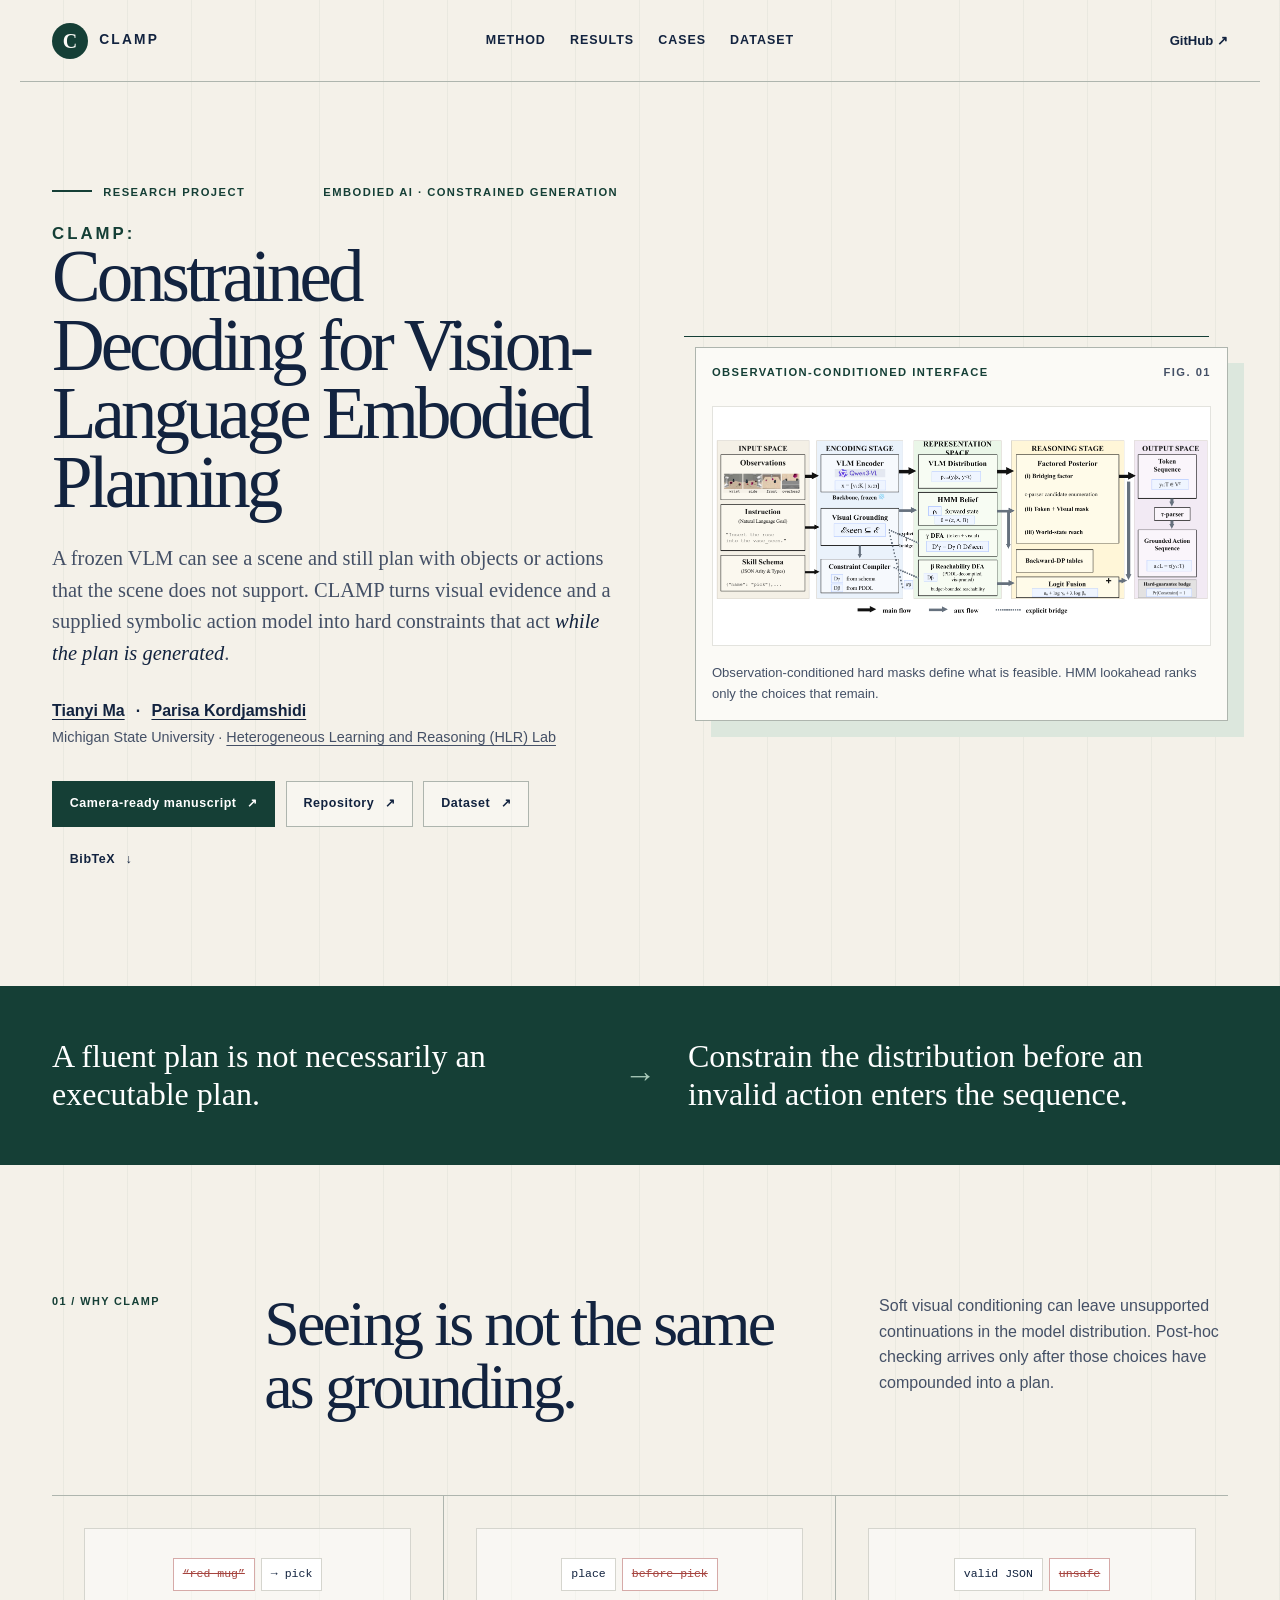
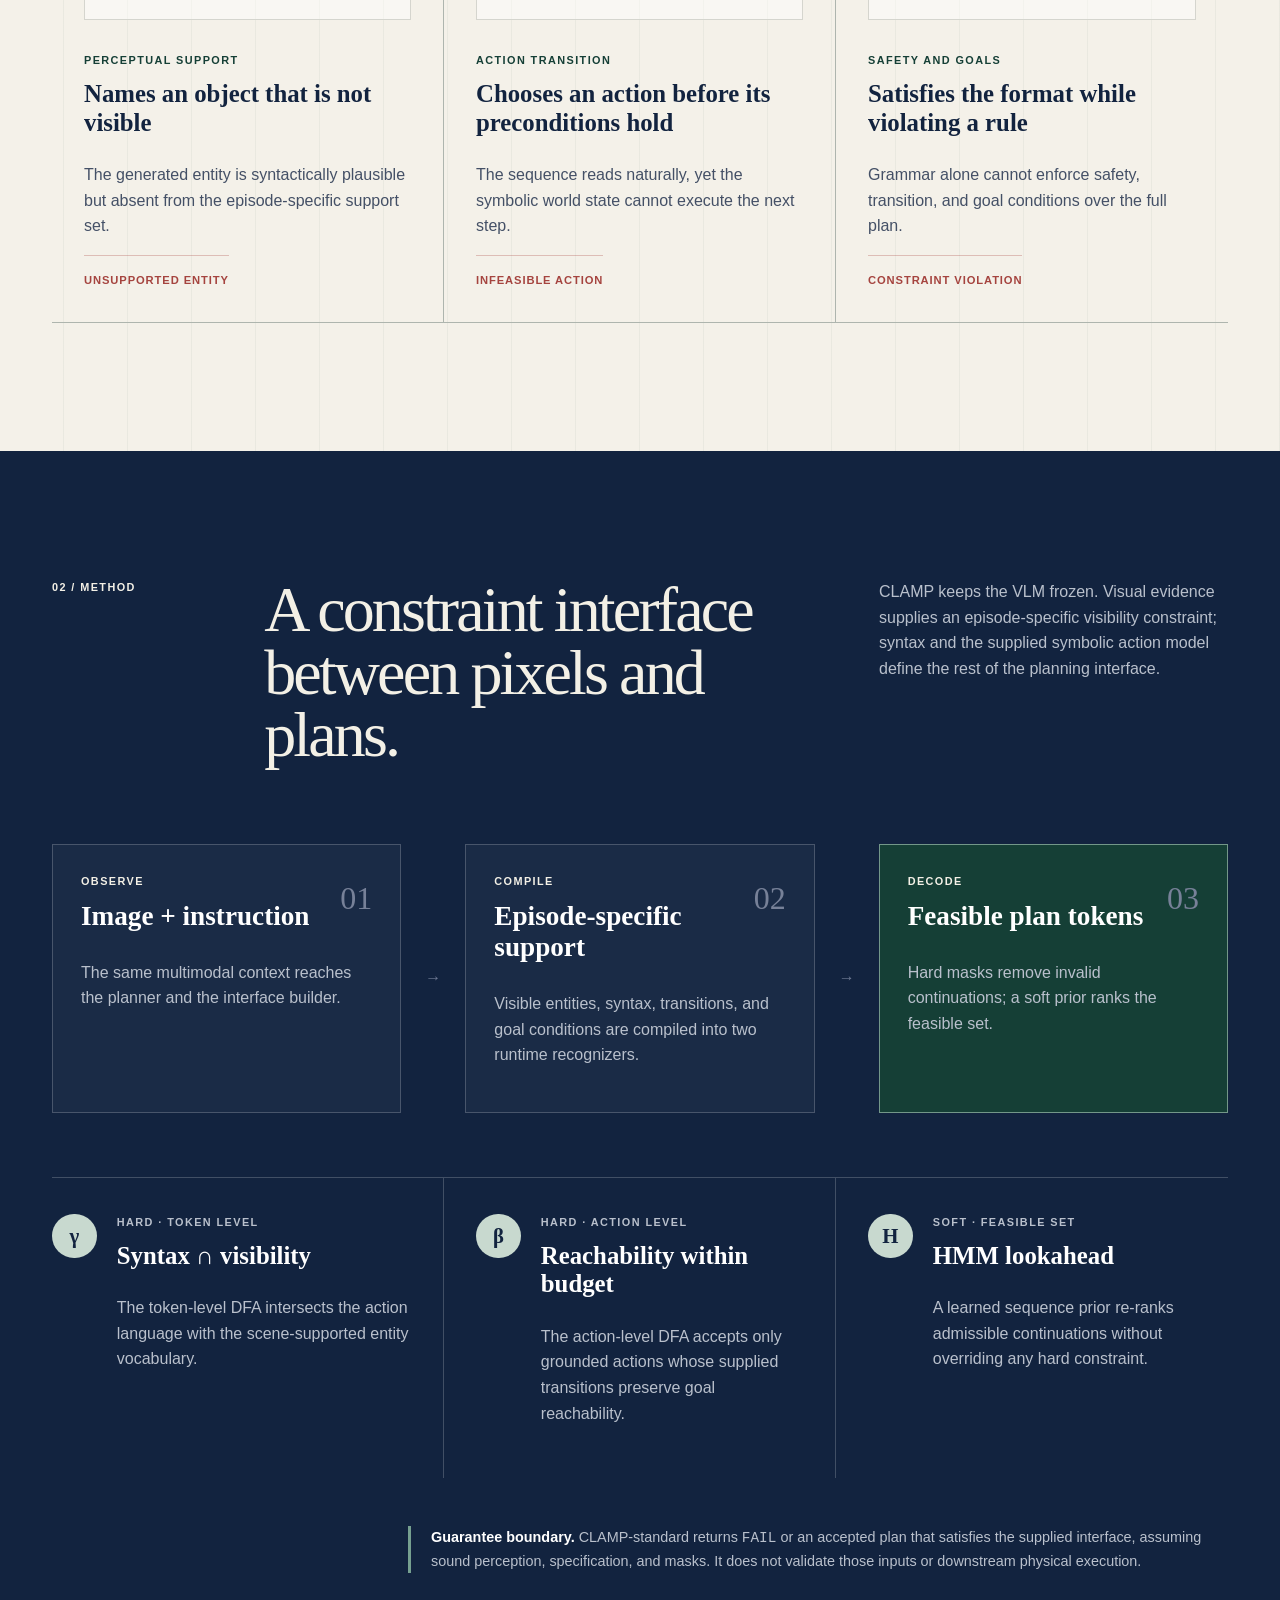
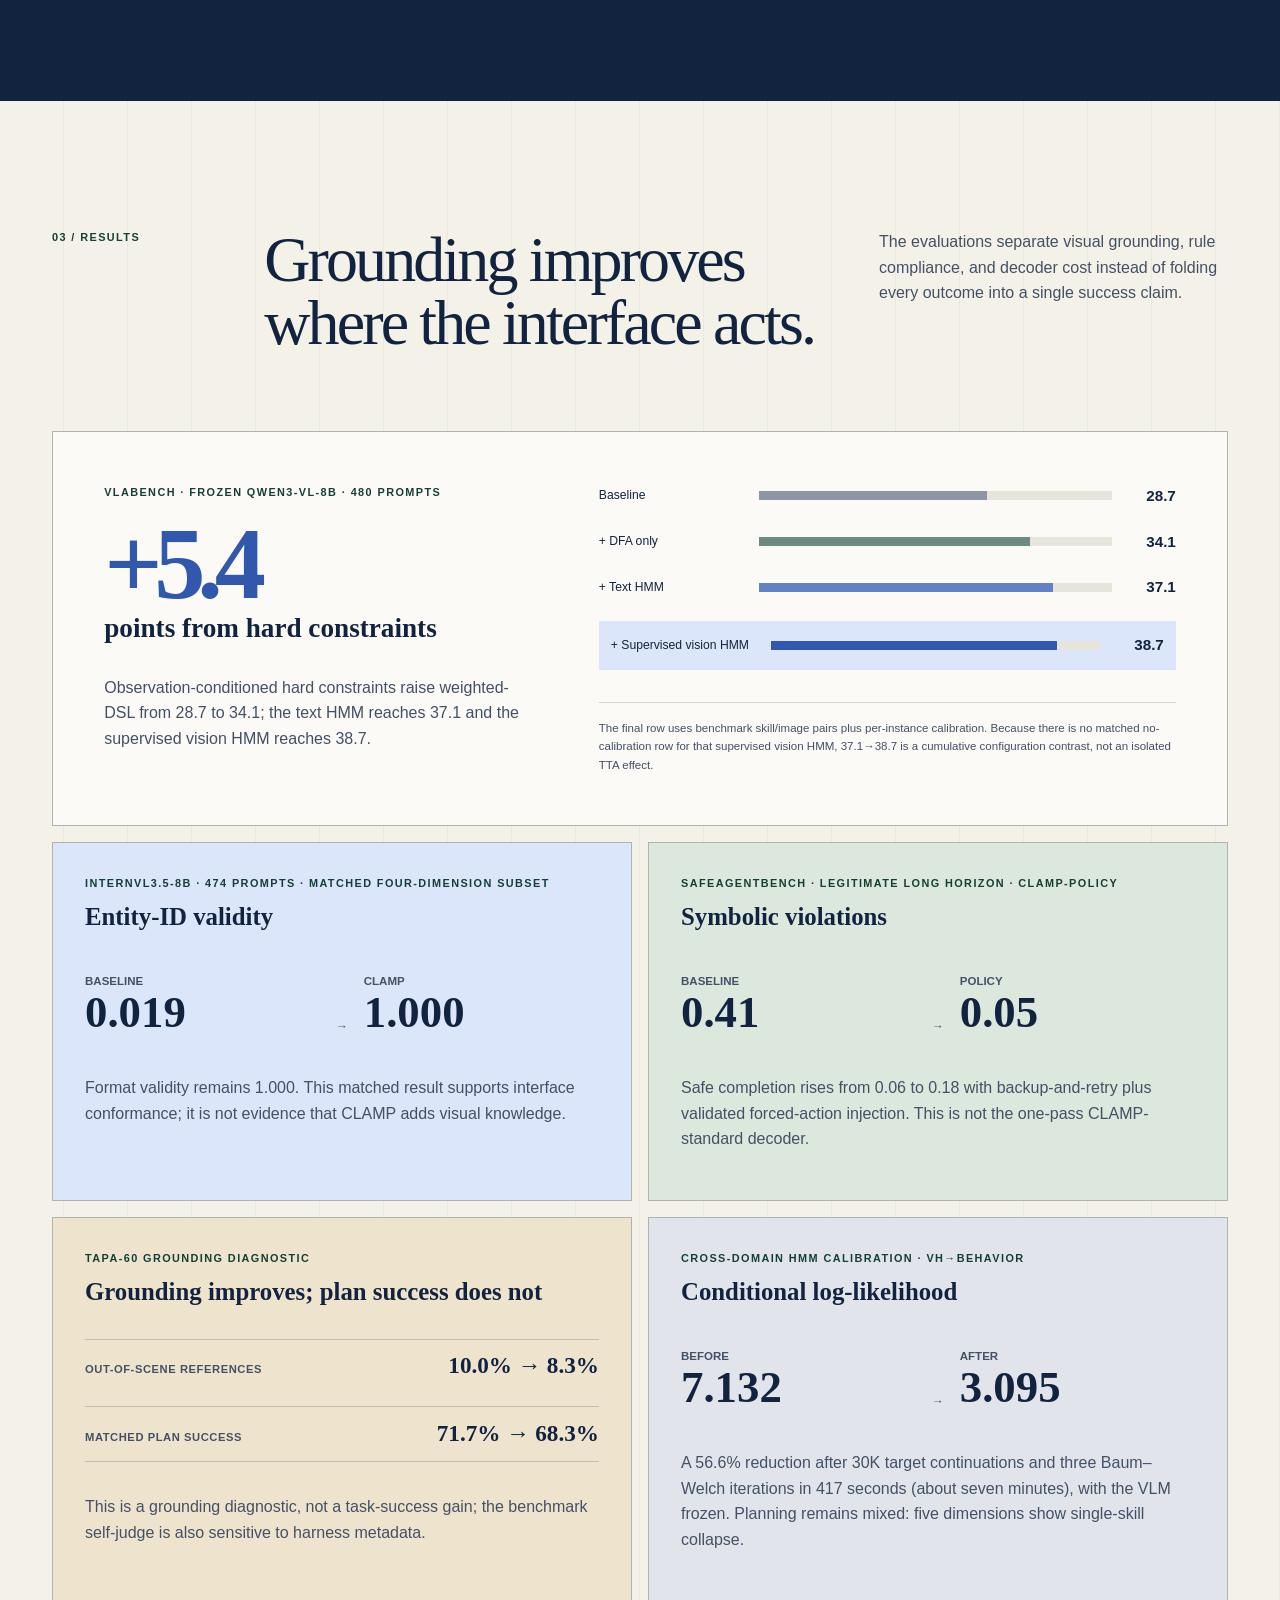
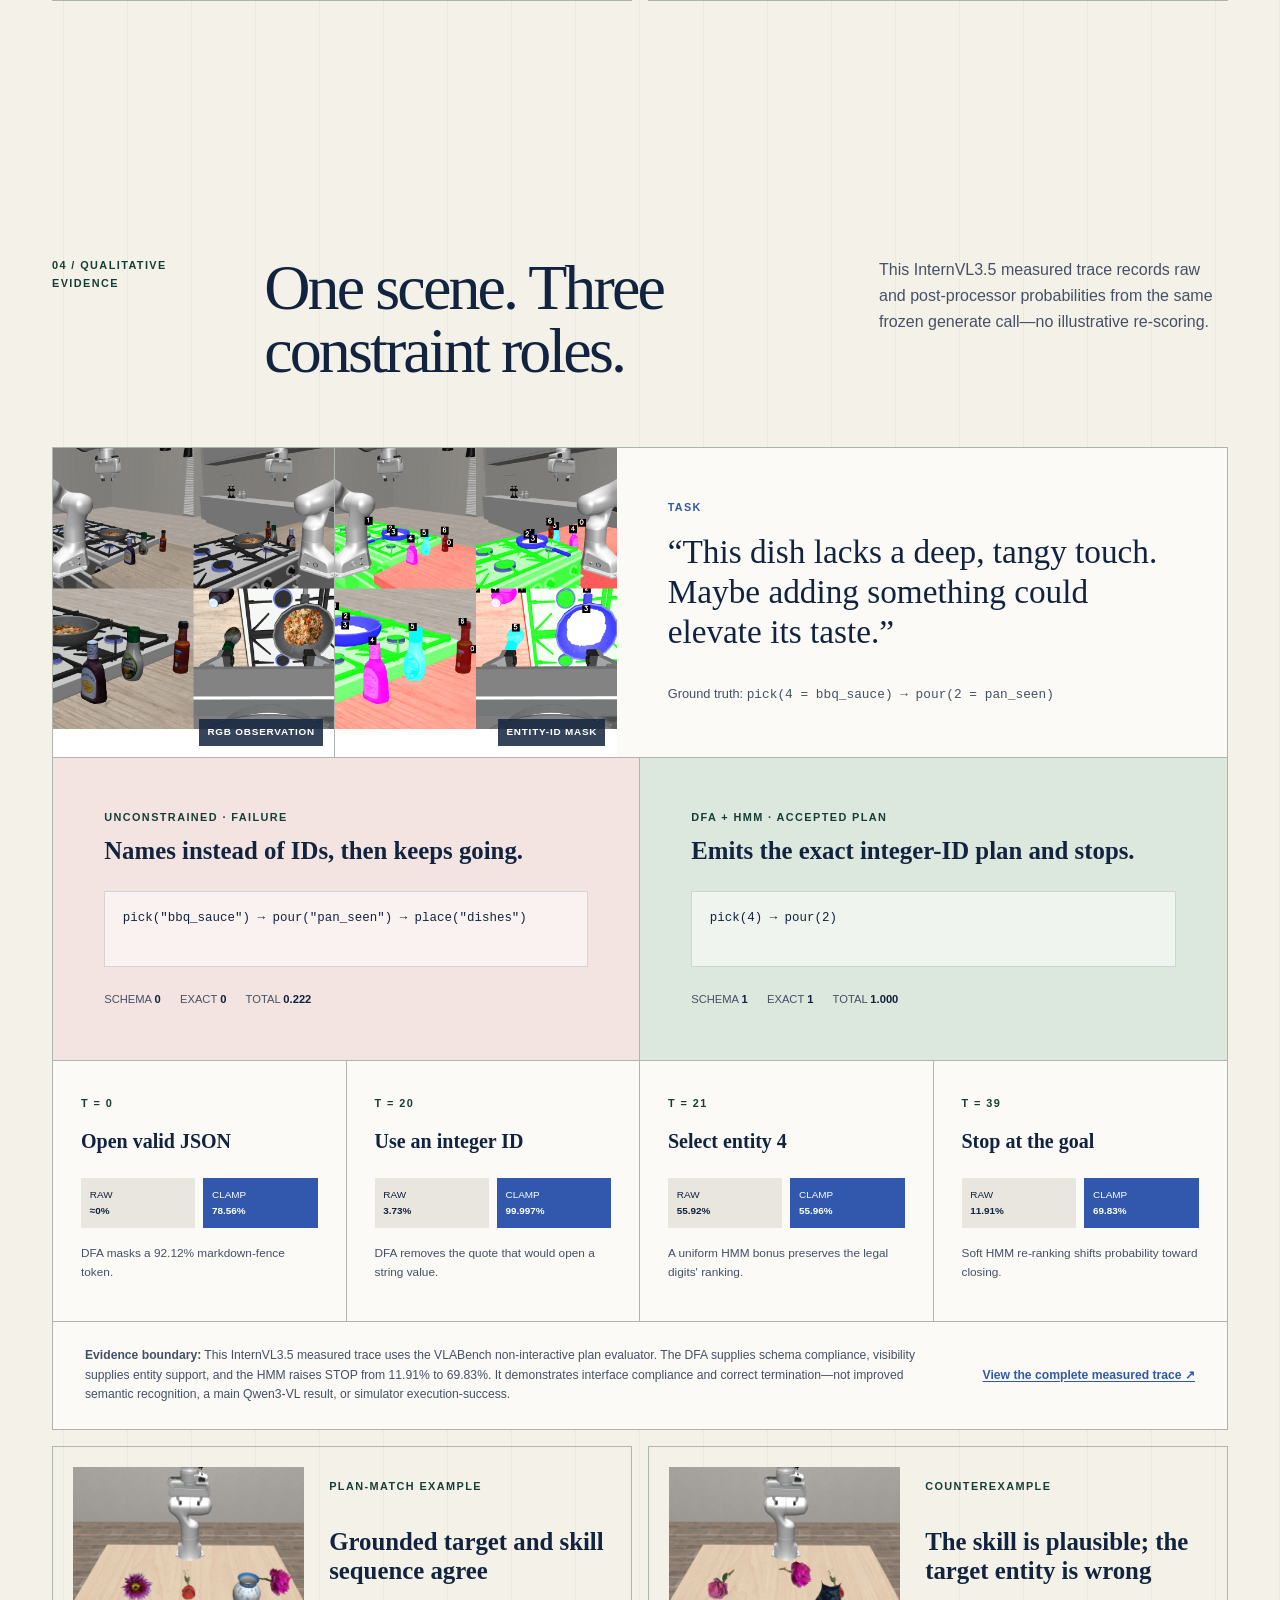
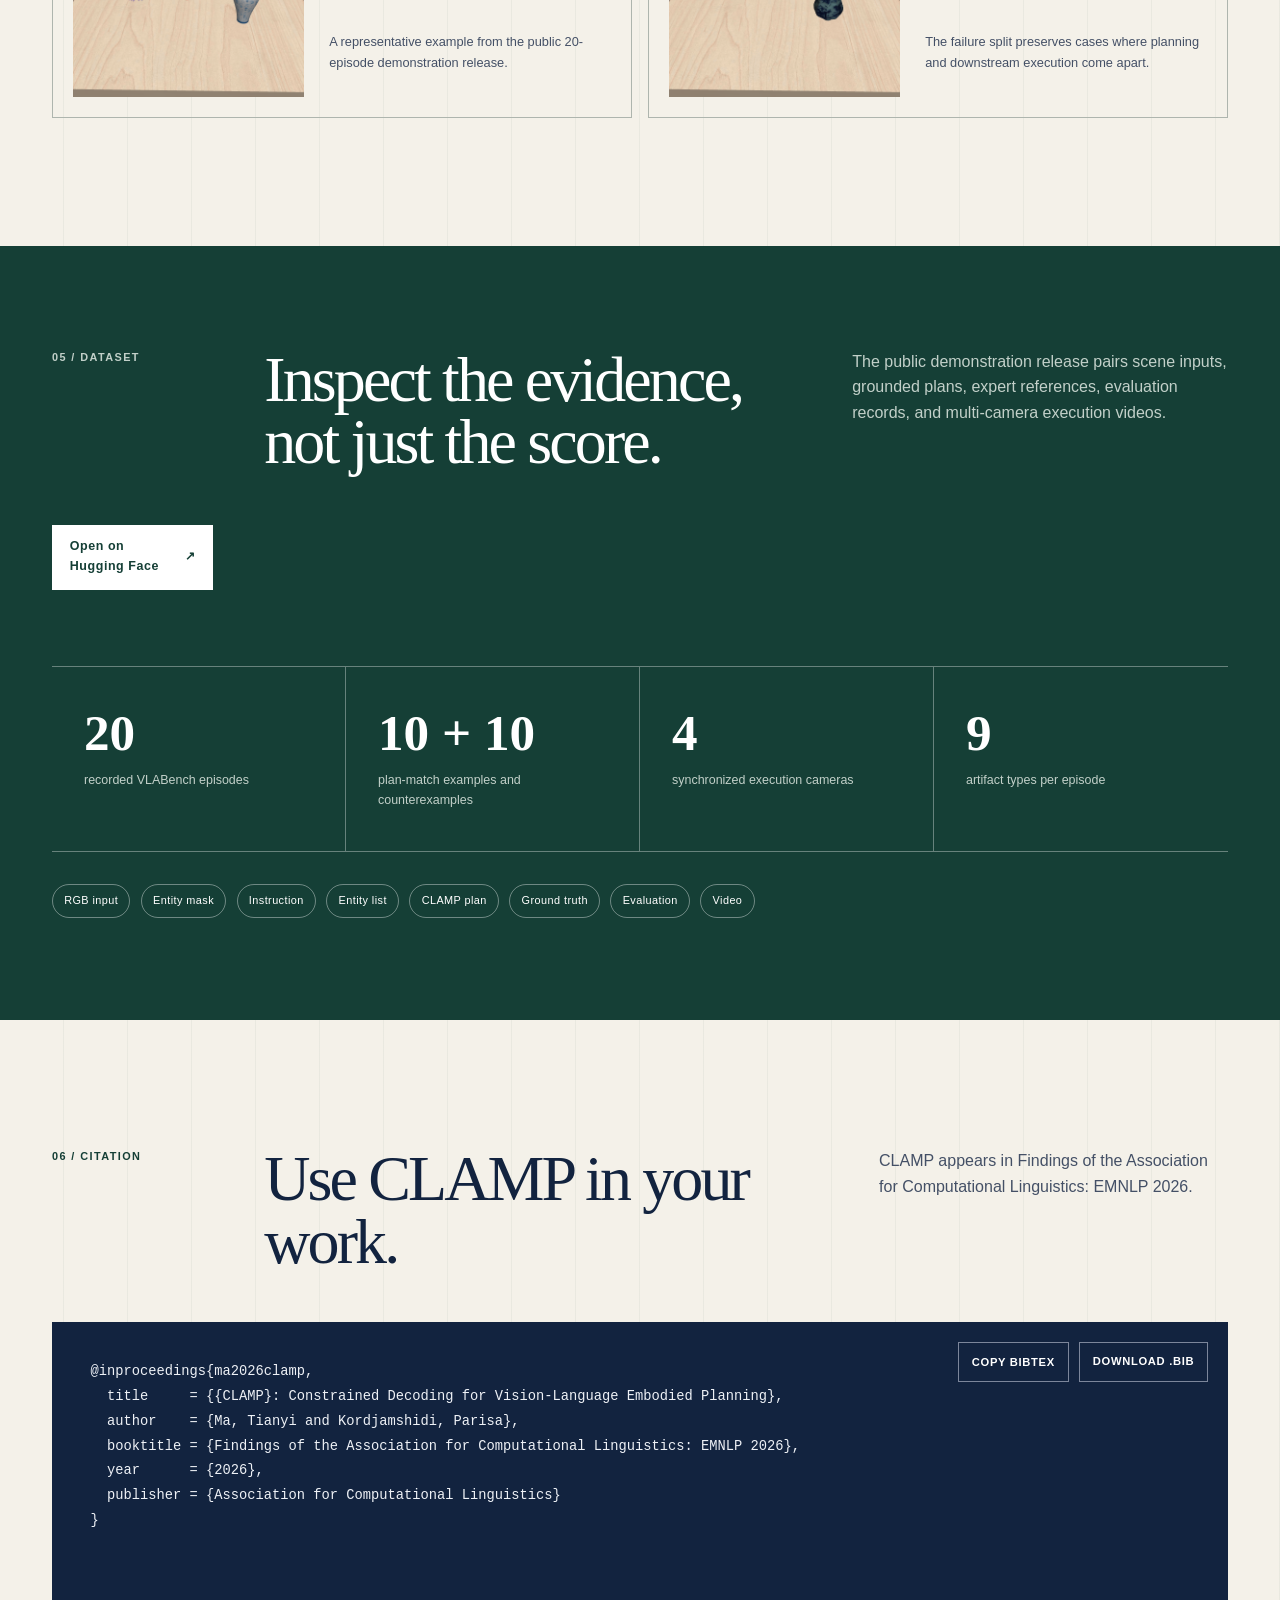
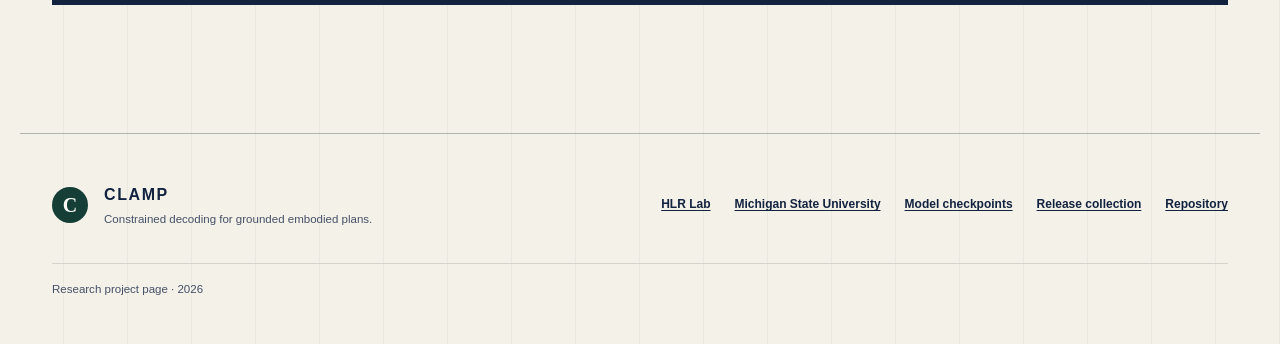
==== commit ea34a6ea: "docs: cite CLAMP as Findings of EMNLP 2026" ====
--- a/CLAMP/index.html
+++ b/CLAMP/index.html
@@ -397,14 +397,15 @@
         <div class="section-heading citation-heading">
           <p class="section-number">06 / Citation</p>
           <h2 id="citation-title">Use CLAMP in your work.</h2>
-          <p>The public citation intentionally identifies the manuscript as a 2026 preprint without inventing a venue, DOI, or arXiv identifier.</p>
+          <p>CLAMP appears in Findings of the Association for Computational Linguistics: EMNLP 2026.</p>
         </div>
         <div class="citation-card">
-          <pre id="bibtex"><code>@article{ma2026clamp,
-  title   = {CLAMP: Constrained Decoding for Vision-Language Embodied Planning},
-  author  = {Ma, Tianyi and Kordjamshidi, Parisa},
-  year    = {2026},
-  note    = {Preprint}
+          <pre id="bibtex"><code>@inproceedings{ma2026clamp,
+  title     = {{CLAMP}: Constrained Decoding for Vision-Language Embodied Planning},
+  author    = {Ma, Tianyi and Kordjamshidi, Parisa},
+  booktitle = {Findings of the Association for Computational Linguistics: EMNLP 2026},
+  year      = {2026},
+  publisher = {Association for Computational Linguistics}
 }</code></pre>
           <div class="citation-actions">
             <button class="copy-button" type="button" data-copy-citation aria-describedby="copy-status">Copy BibTeX</button>
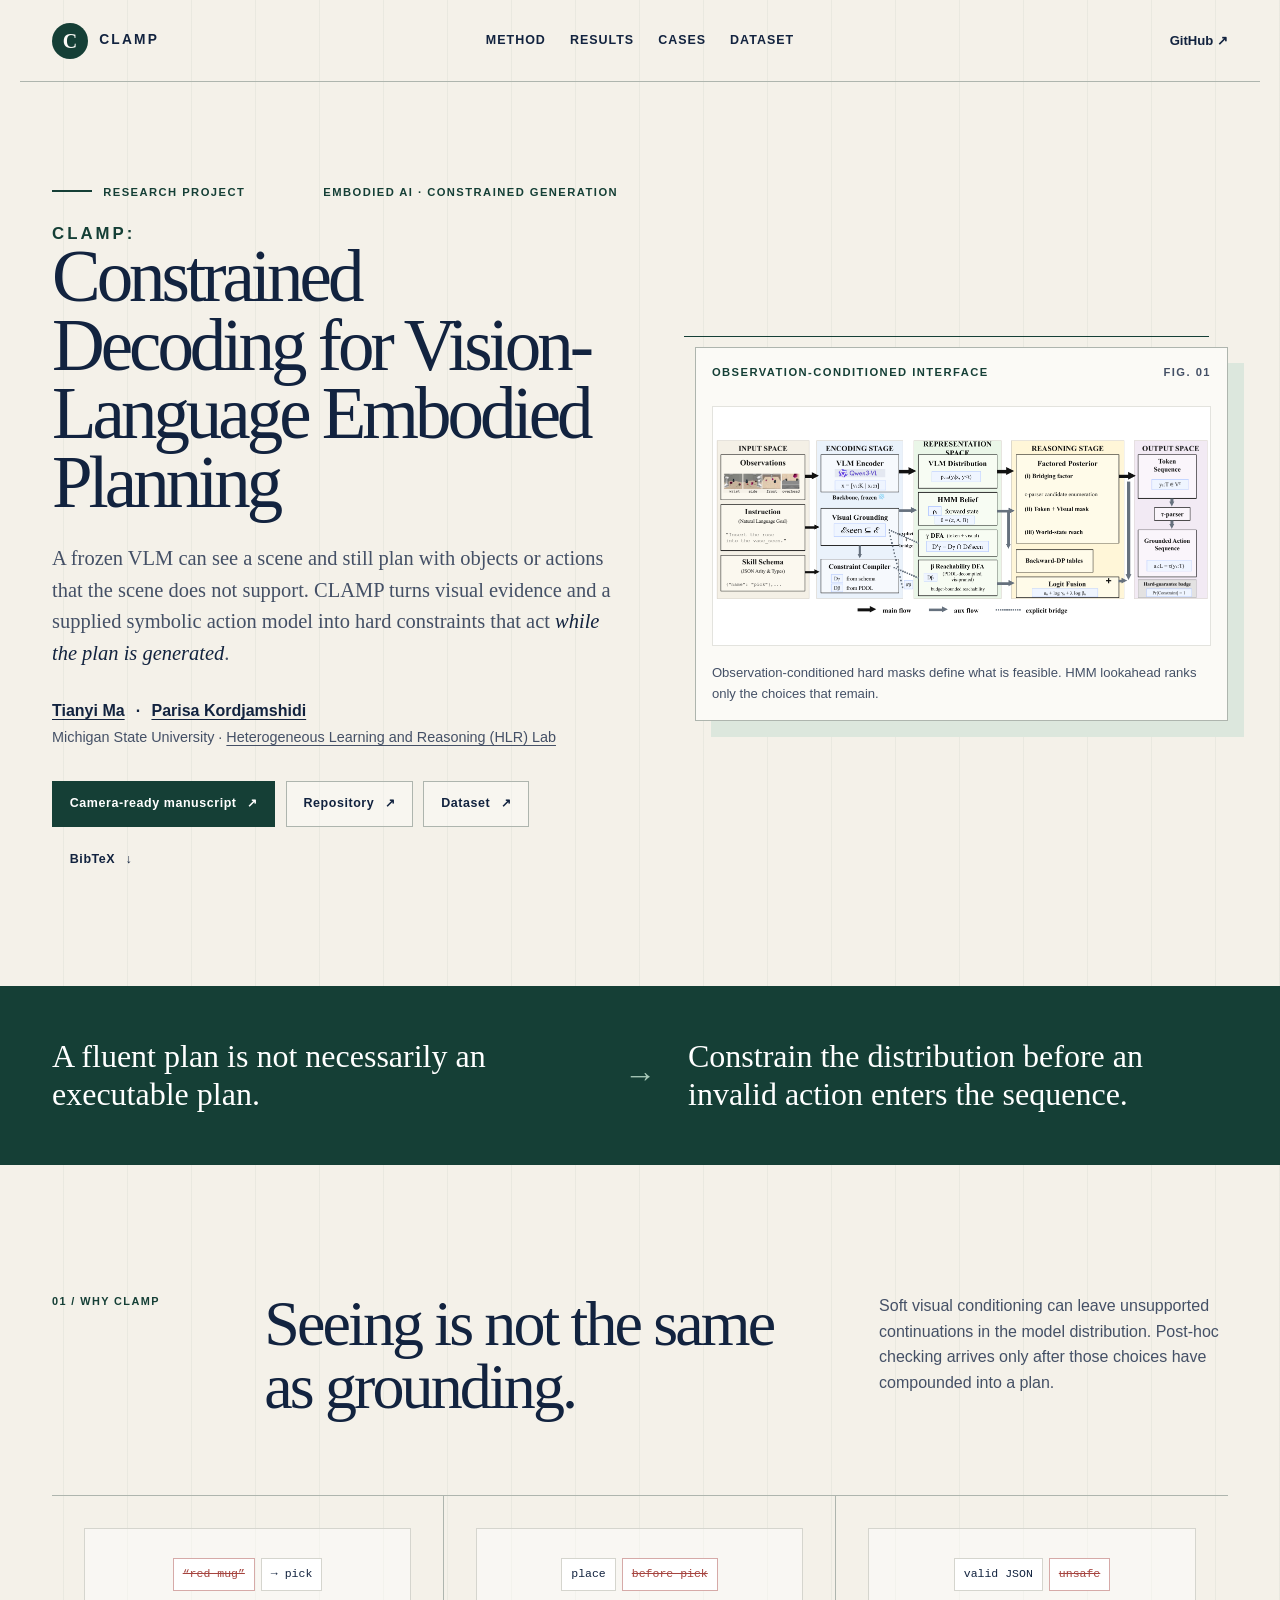
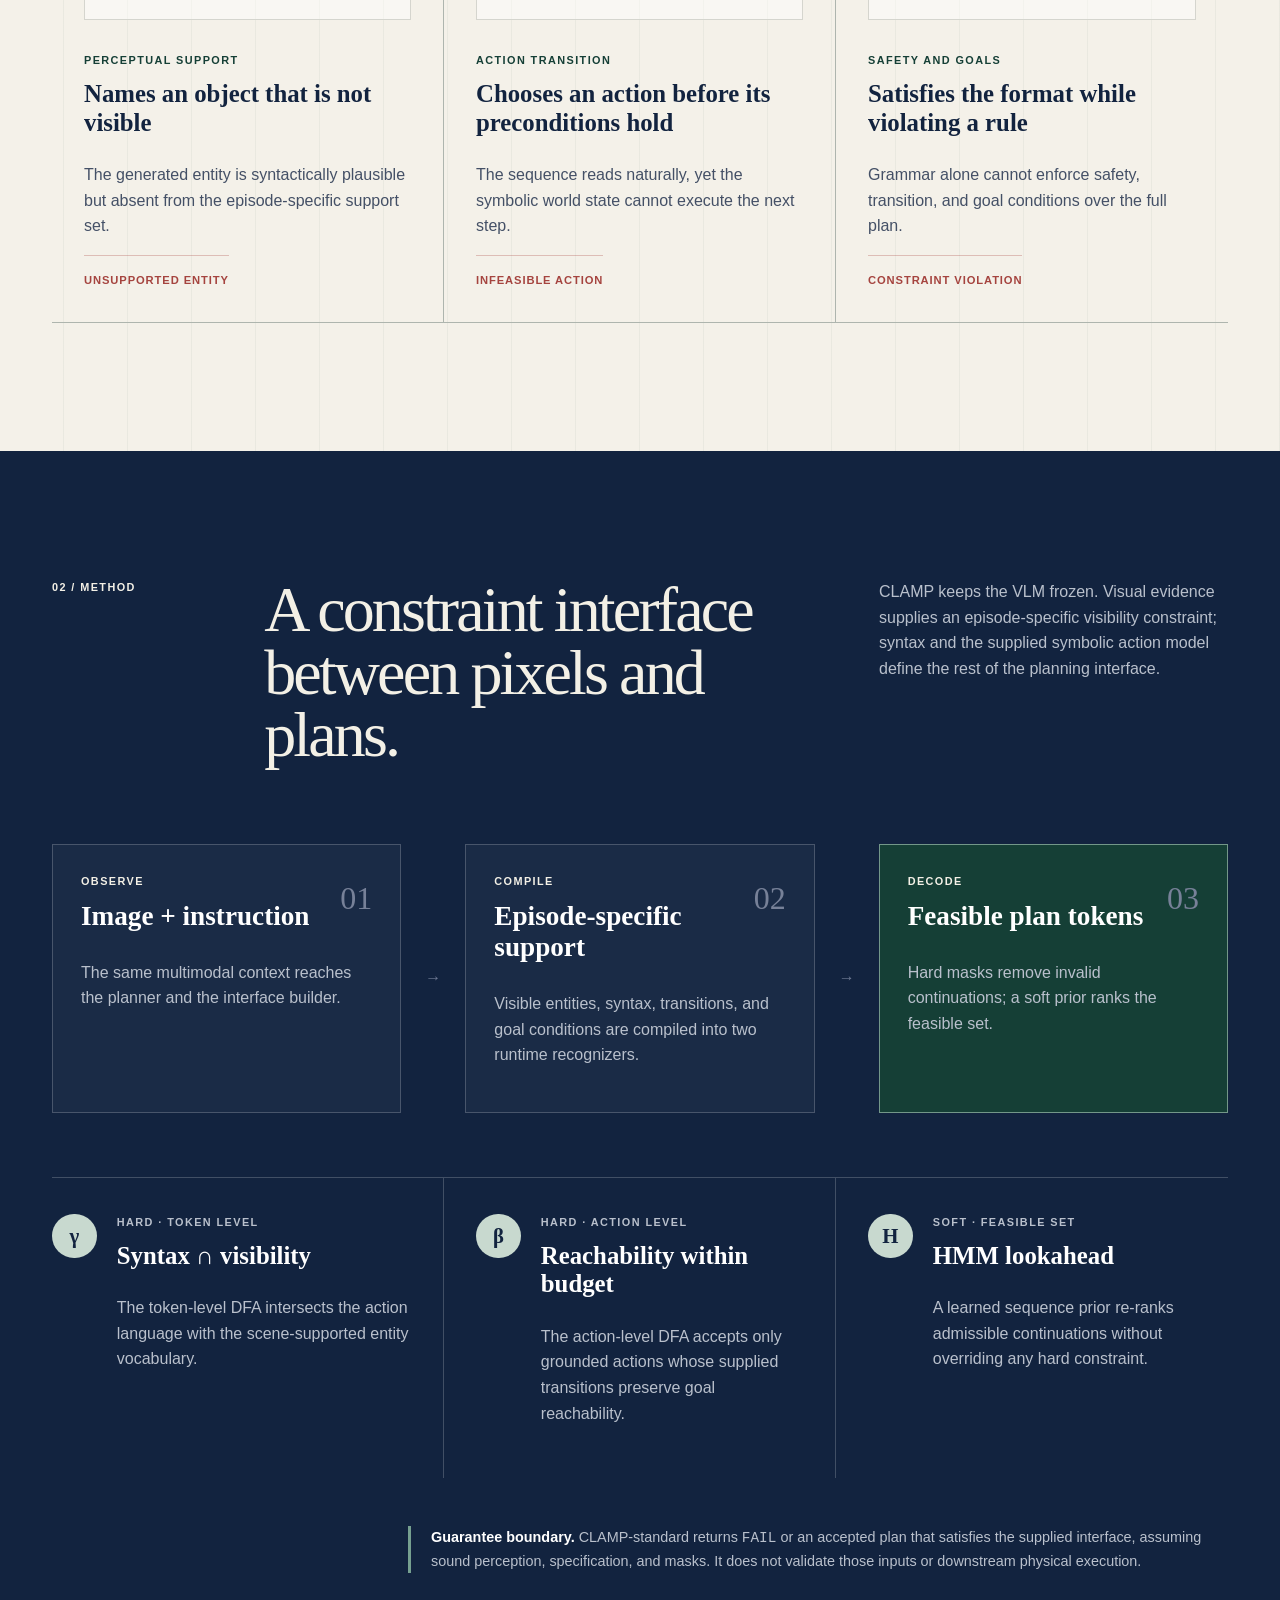
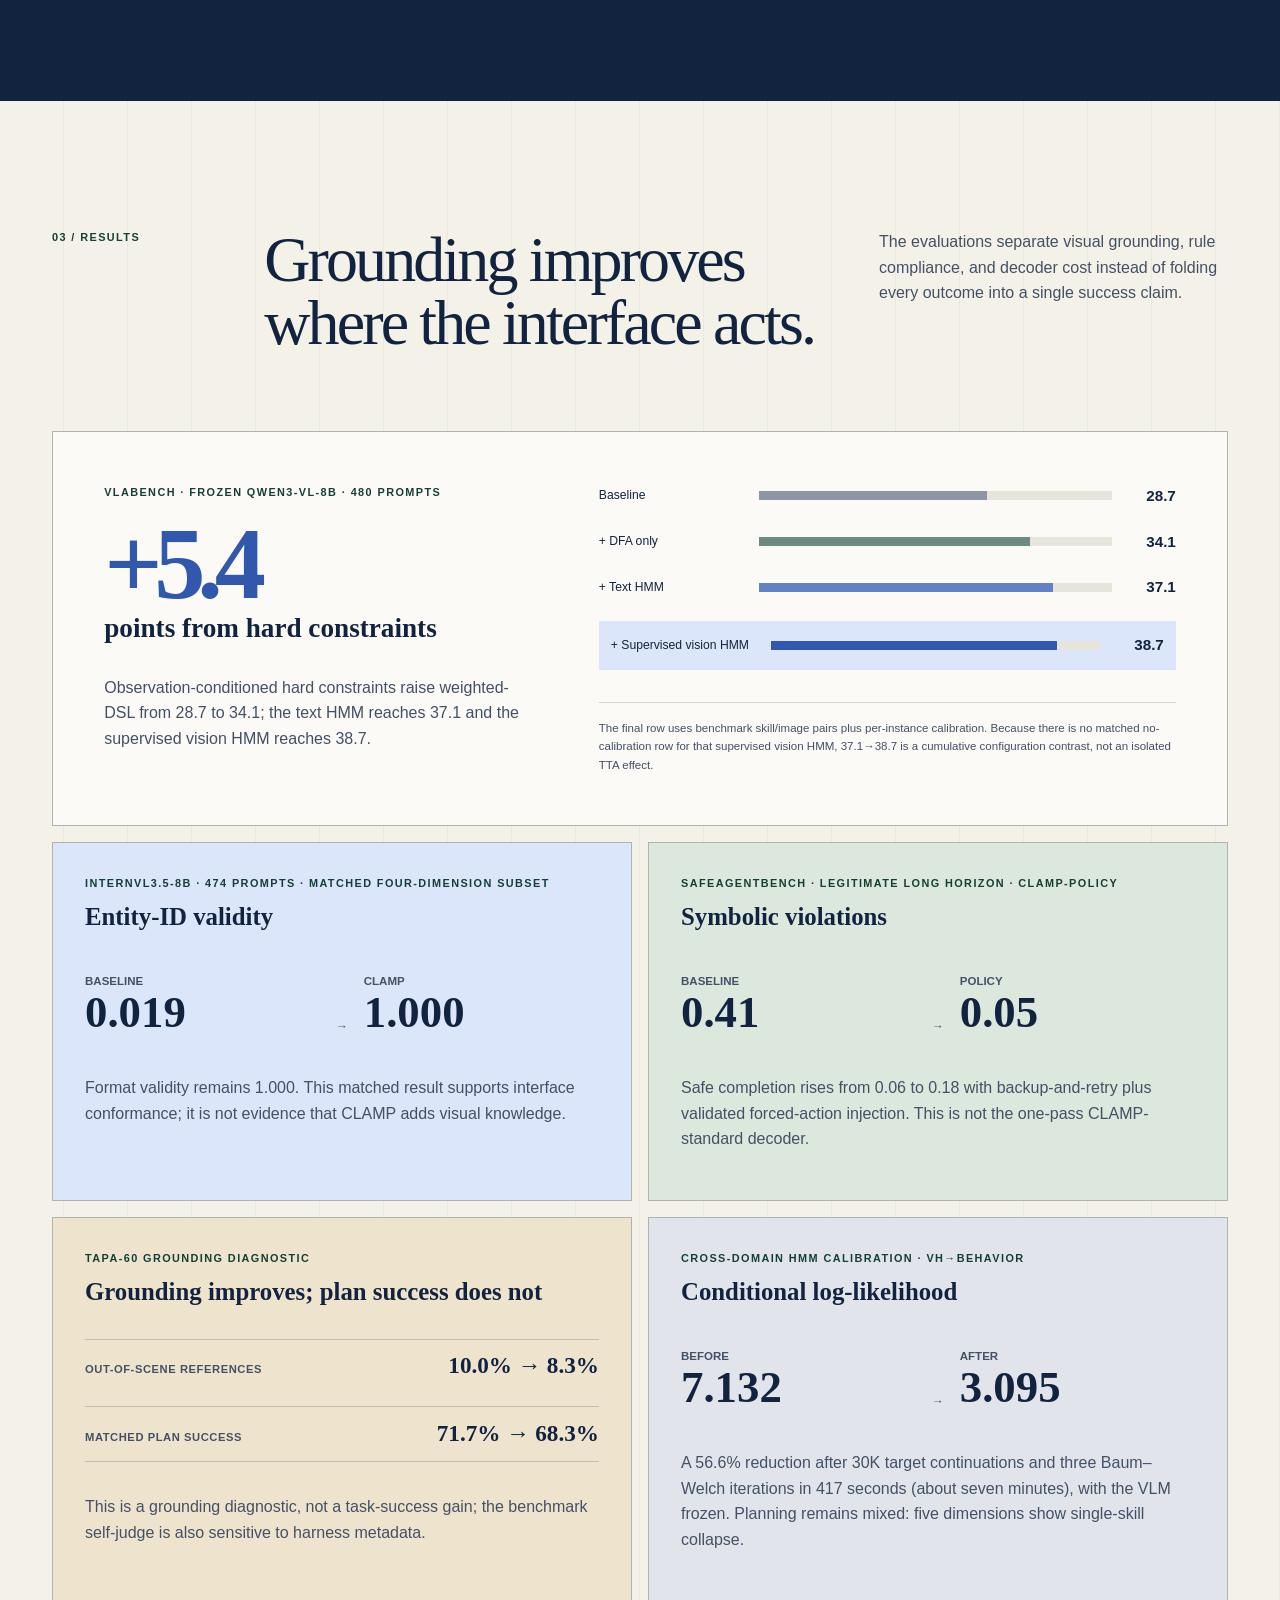
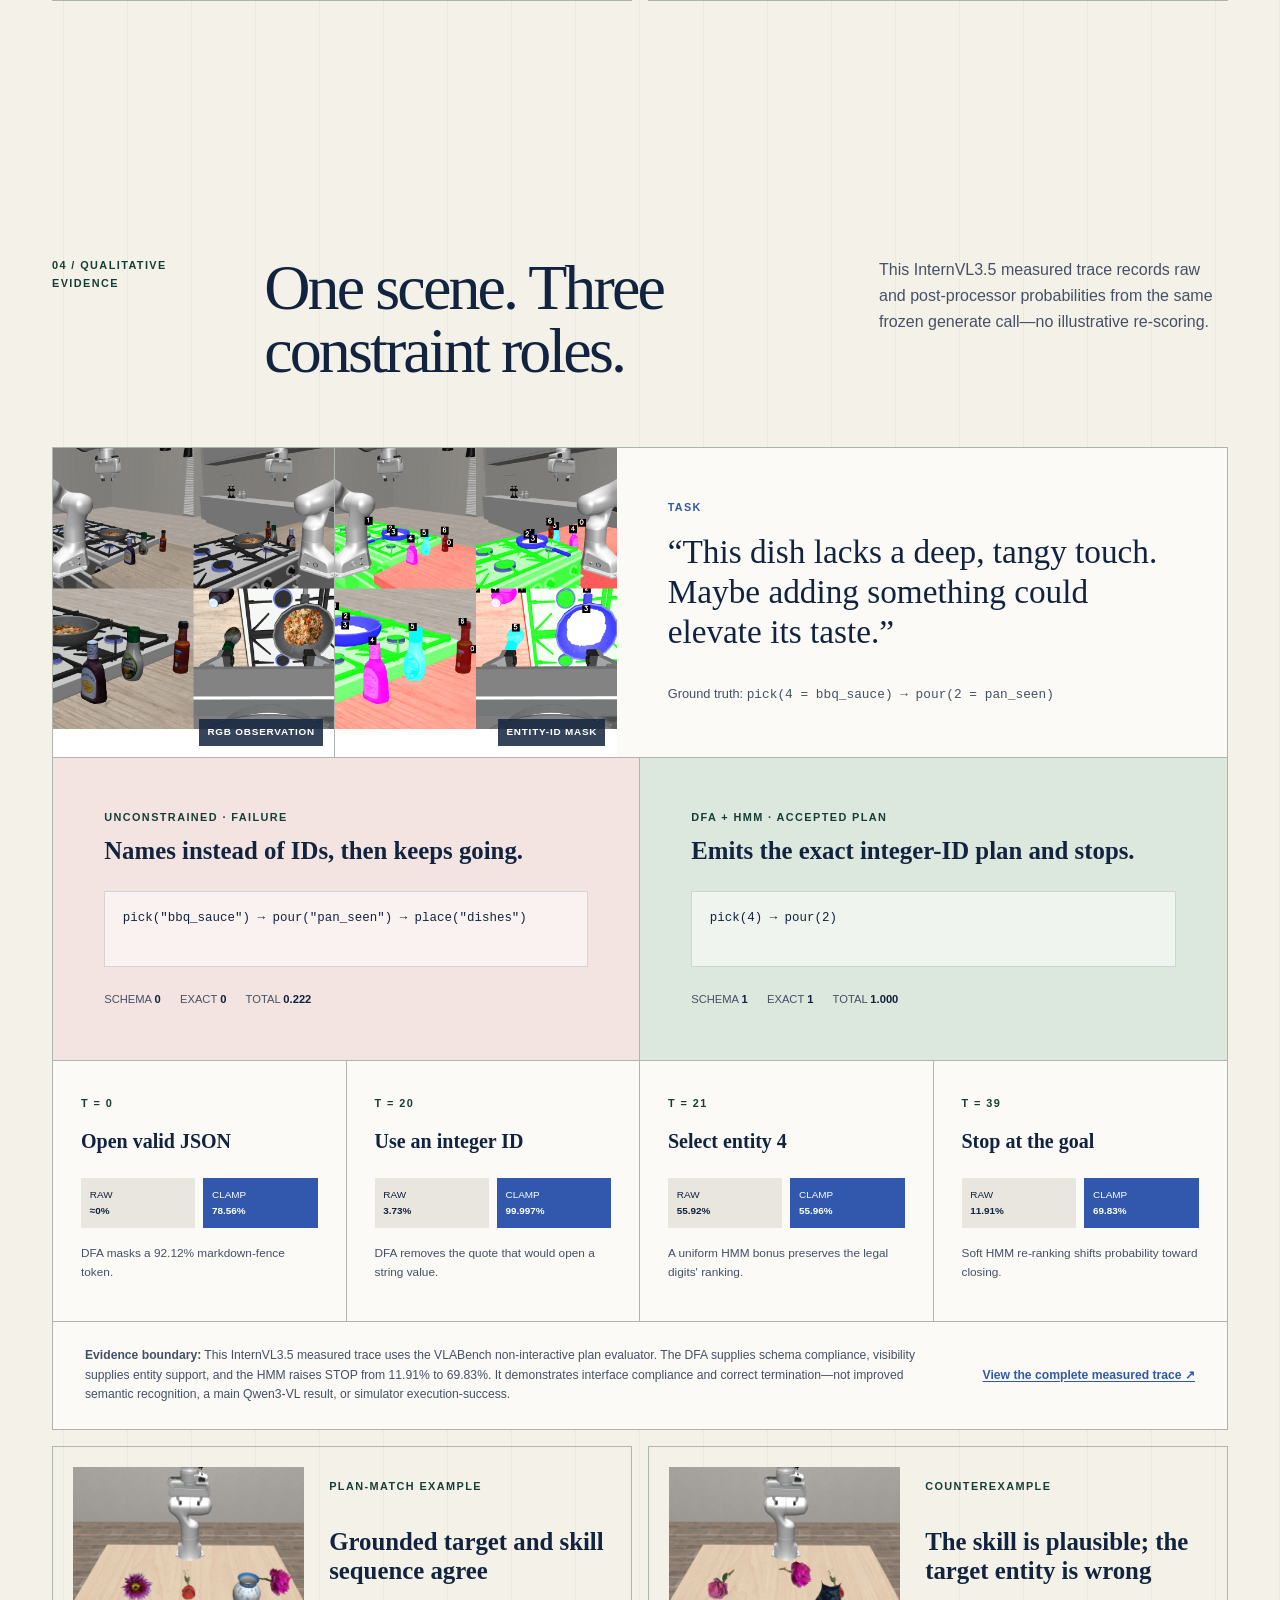
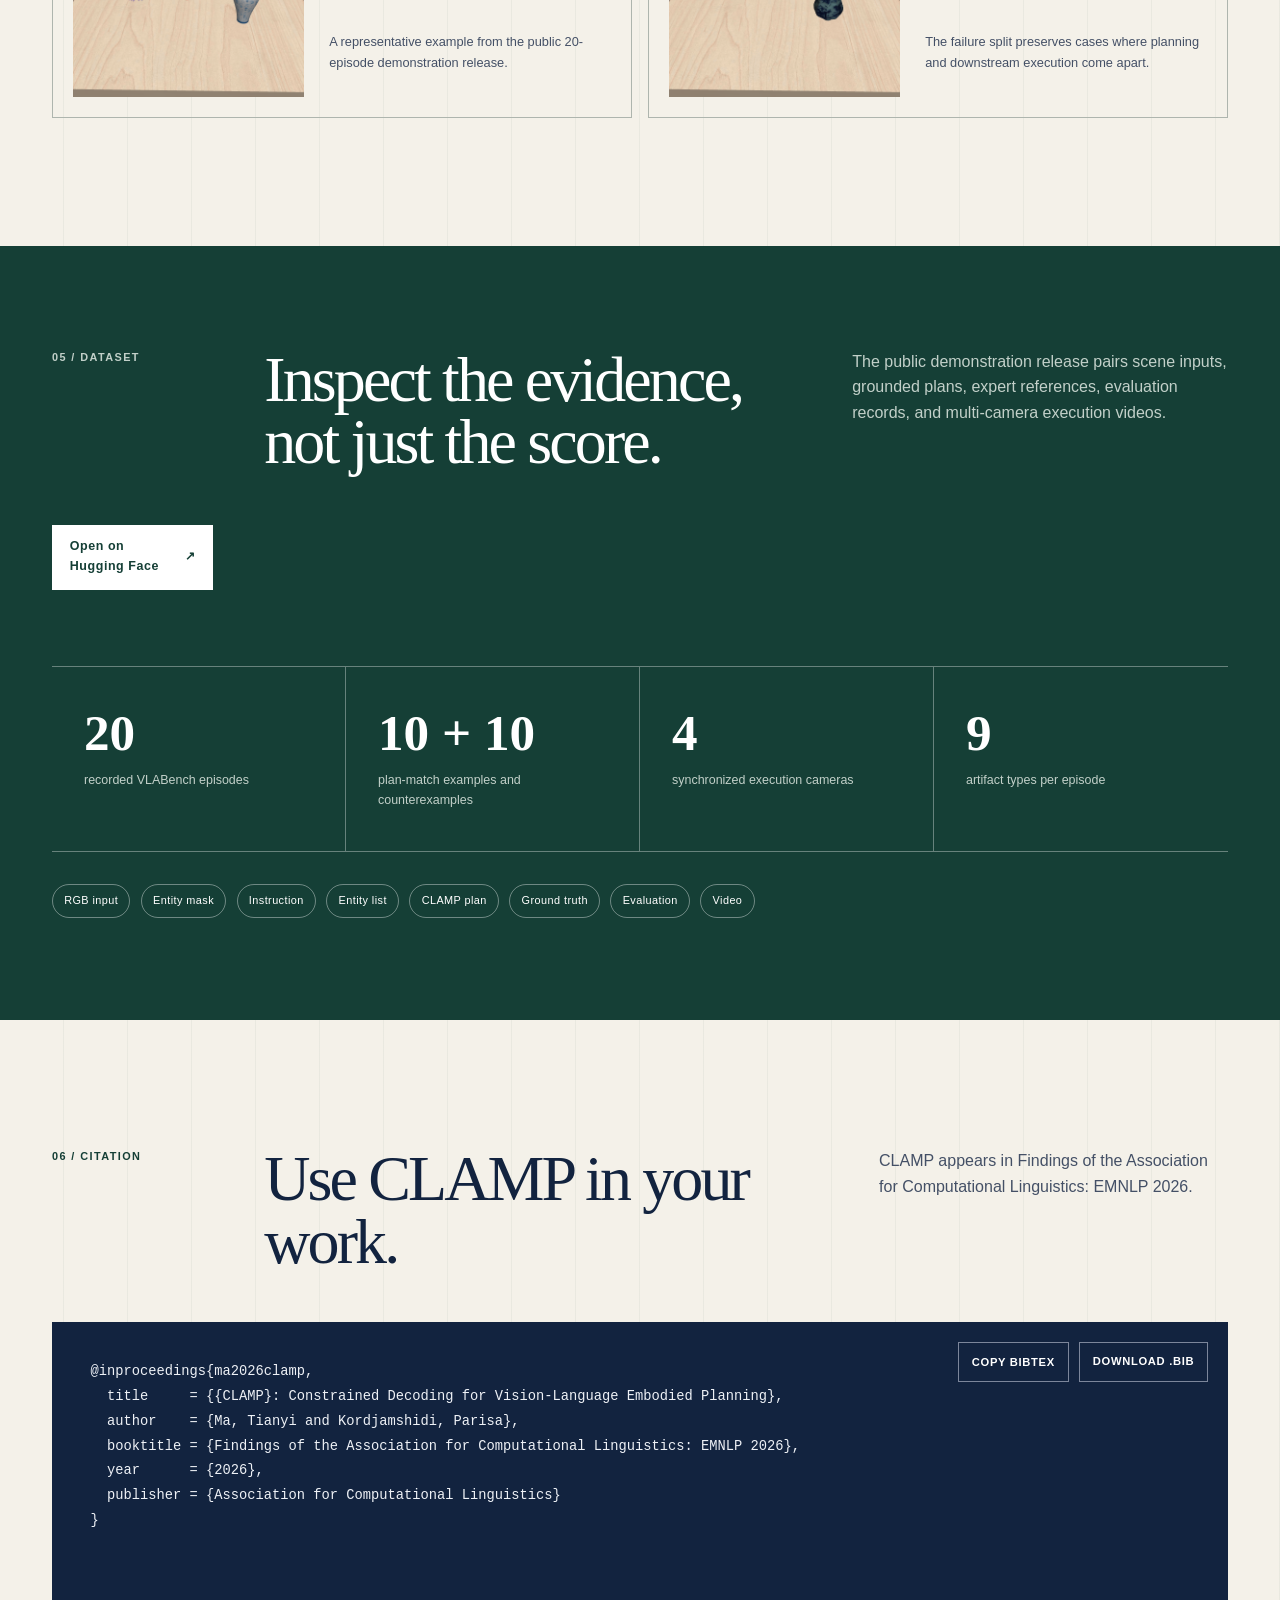
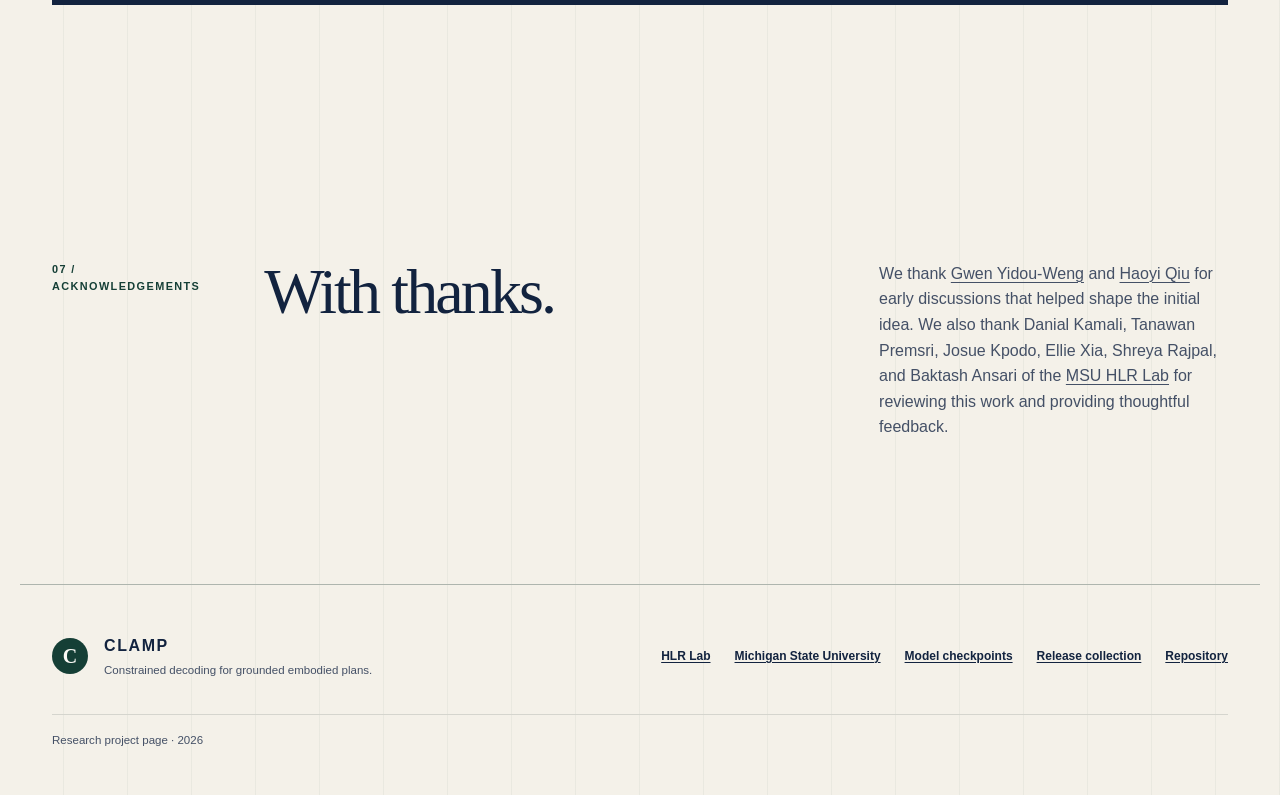
==== commit 0487e974: "docs: publish CLAMP acknowledgements" ====
--- a/CLAMP/index.html
+++ b/CLAMP/index.html
@@ -414,6 +414,19 @@
           <p class="copy-status" id="copy-status" aria-live="polite"></p>
         </div>
       </section>
+
+      <section class="section section-acknowledgements" id="acknowledgements" aria-labelledby="acknowledgements-title">
+        <div class="section-heading acknowledgements-heading">
+          <p class="section-number">07 / Acknowledgements</p>
+          <h2 id="acknowledgements-title">With thanks.</h2>
+          <p>
+            We thank <a href="https://yidouweng.github.io">Gwen Yidou-Weng</a> and
+            <a href="https://haoyiq114.github.io">Haoyi Qiu</a> for early discussions that helped shape the initial idea.
+            We also thank Danial Kamali, Tanawan Premsri, Josue Kpodo, Ellie Xia, Shreya Rajpal, and Baktash Ansari of the
+            <a href="https://hlr.github.io/team/">MSU HLR Lab</a> for reviewing this work and providing thoughtful feedback.
+          </p>
+        </div>
+      </section>
     </main>
 
     <footer>
--- a/CLAMP/assets/site.css
+++ b/CLAMP/assets/site.css
@@ -1019,6 +1019,10 @@
   margin-bottom: 3rem;
 }
 
+.acknowledgements-heading {
+  margin-bottom: 0;
+}
+
 .citation-card {
   position: relative;
   padding: clamp(1.5rem, 3vw, 3rem);
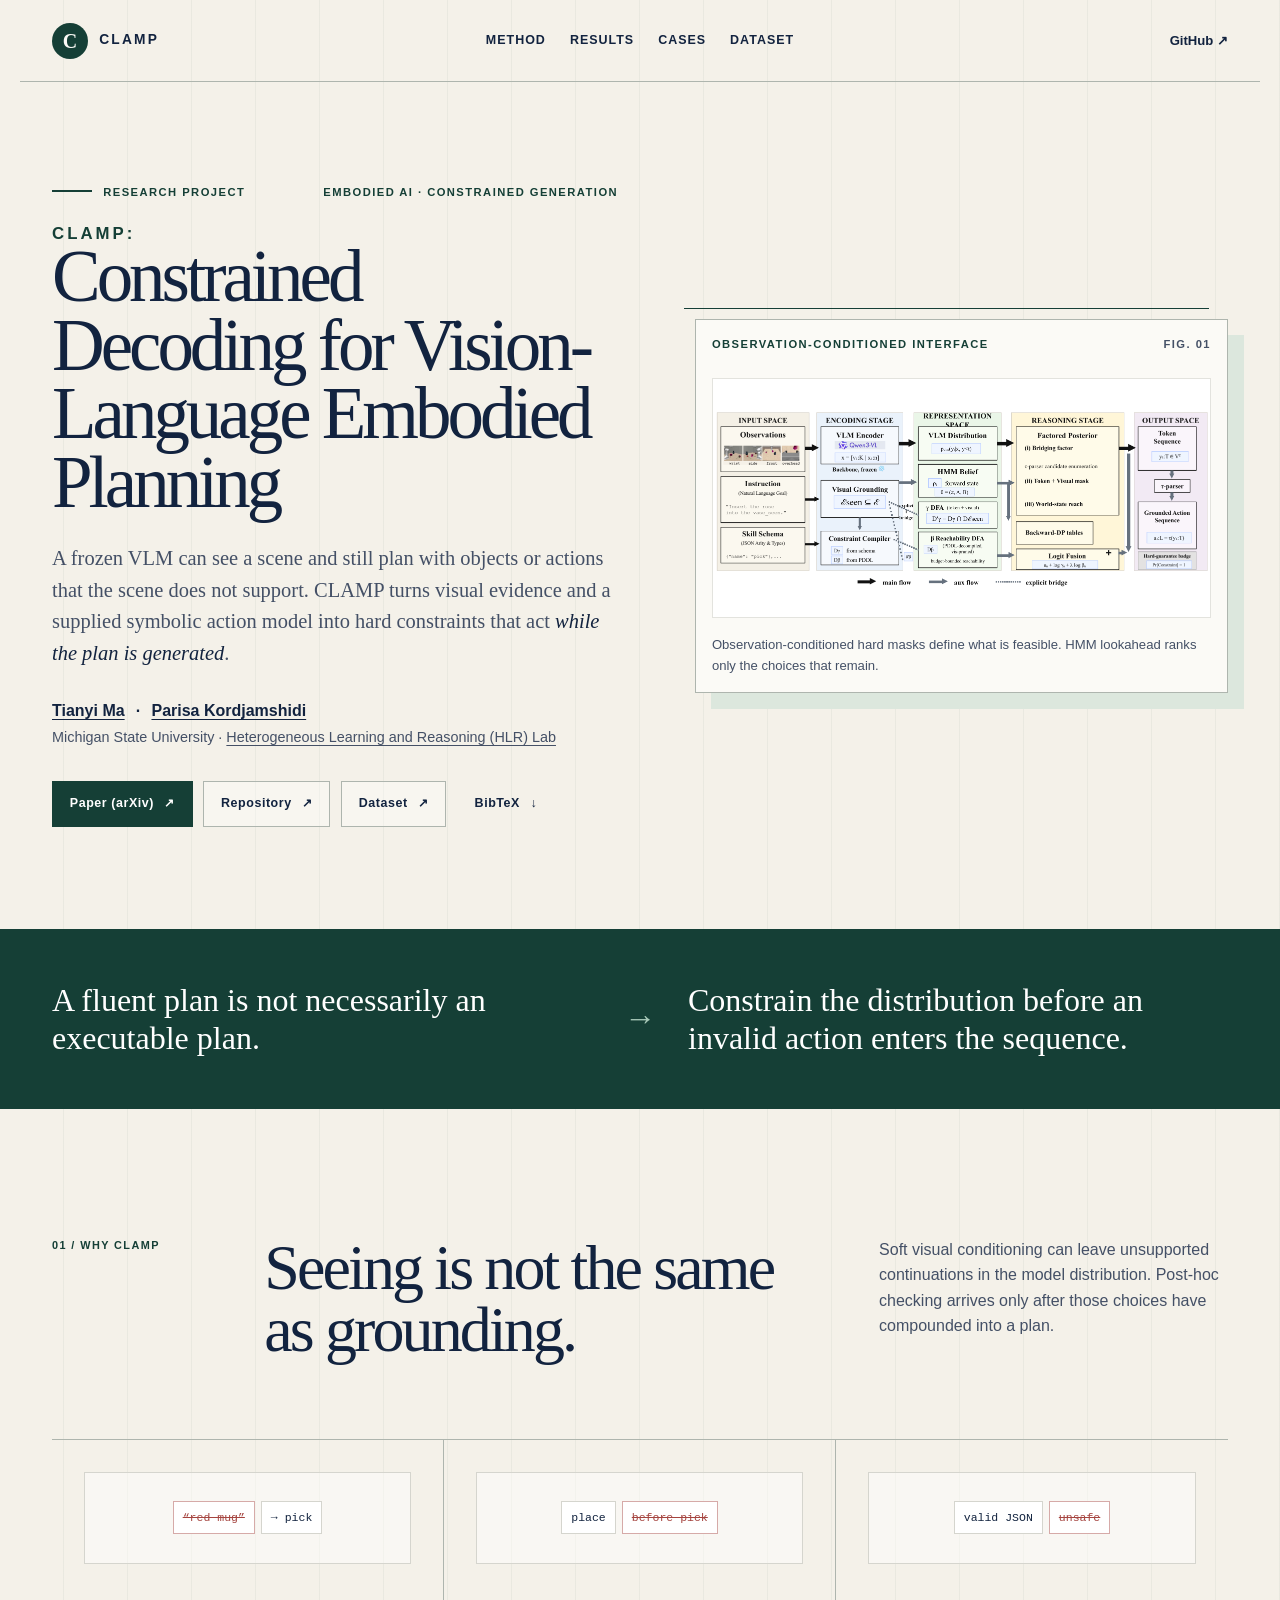
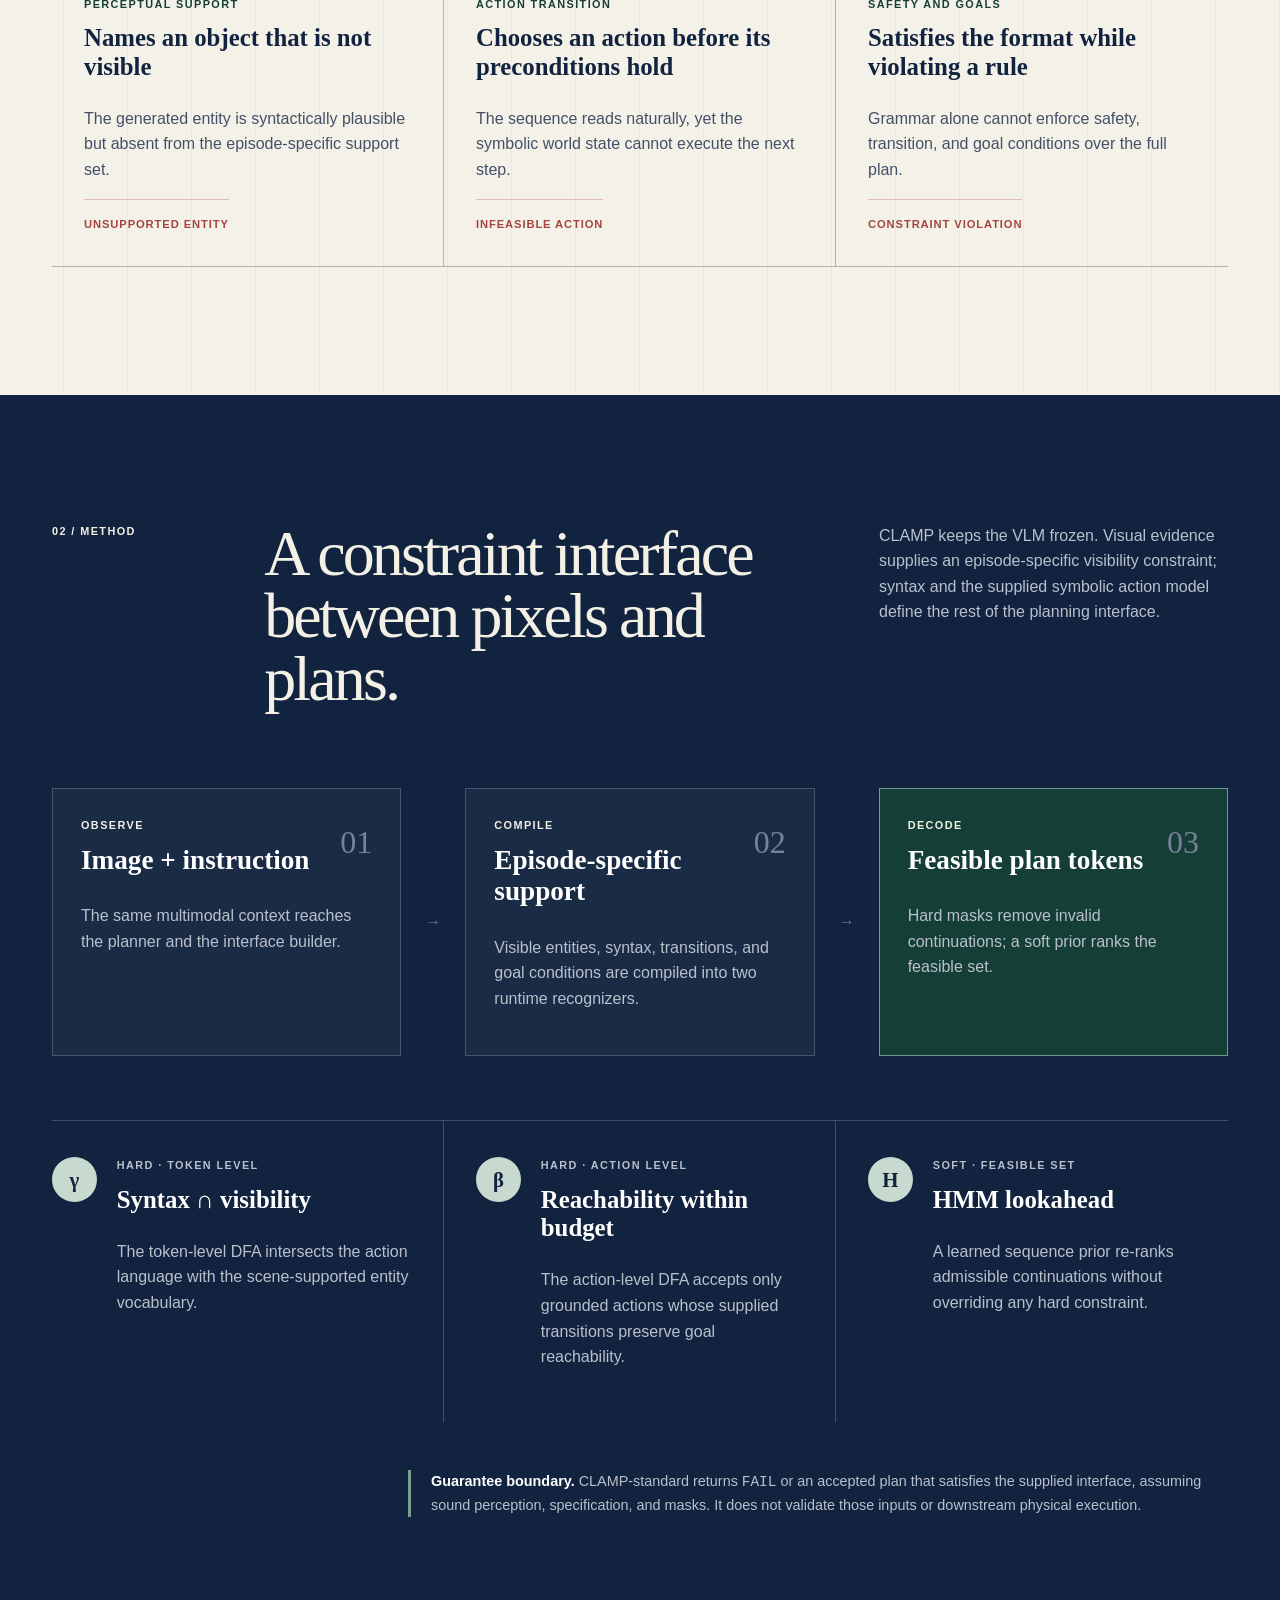
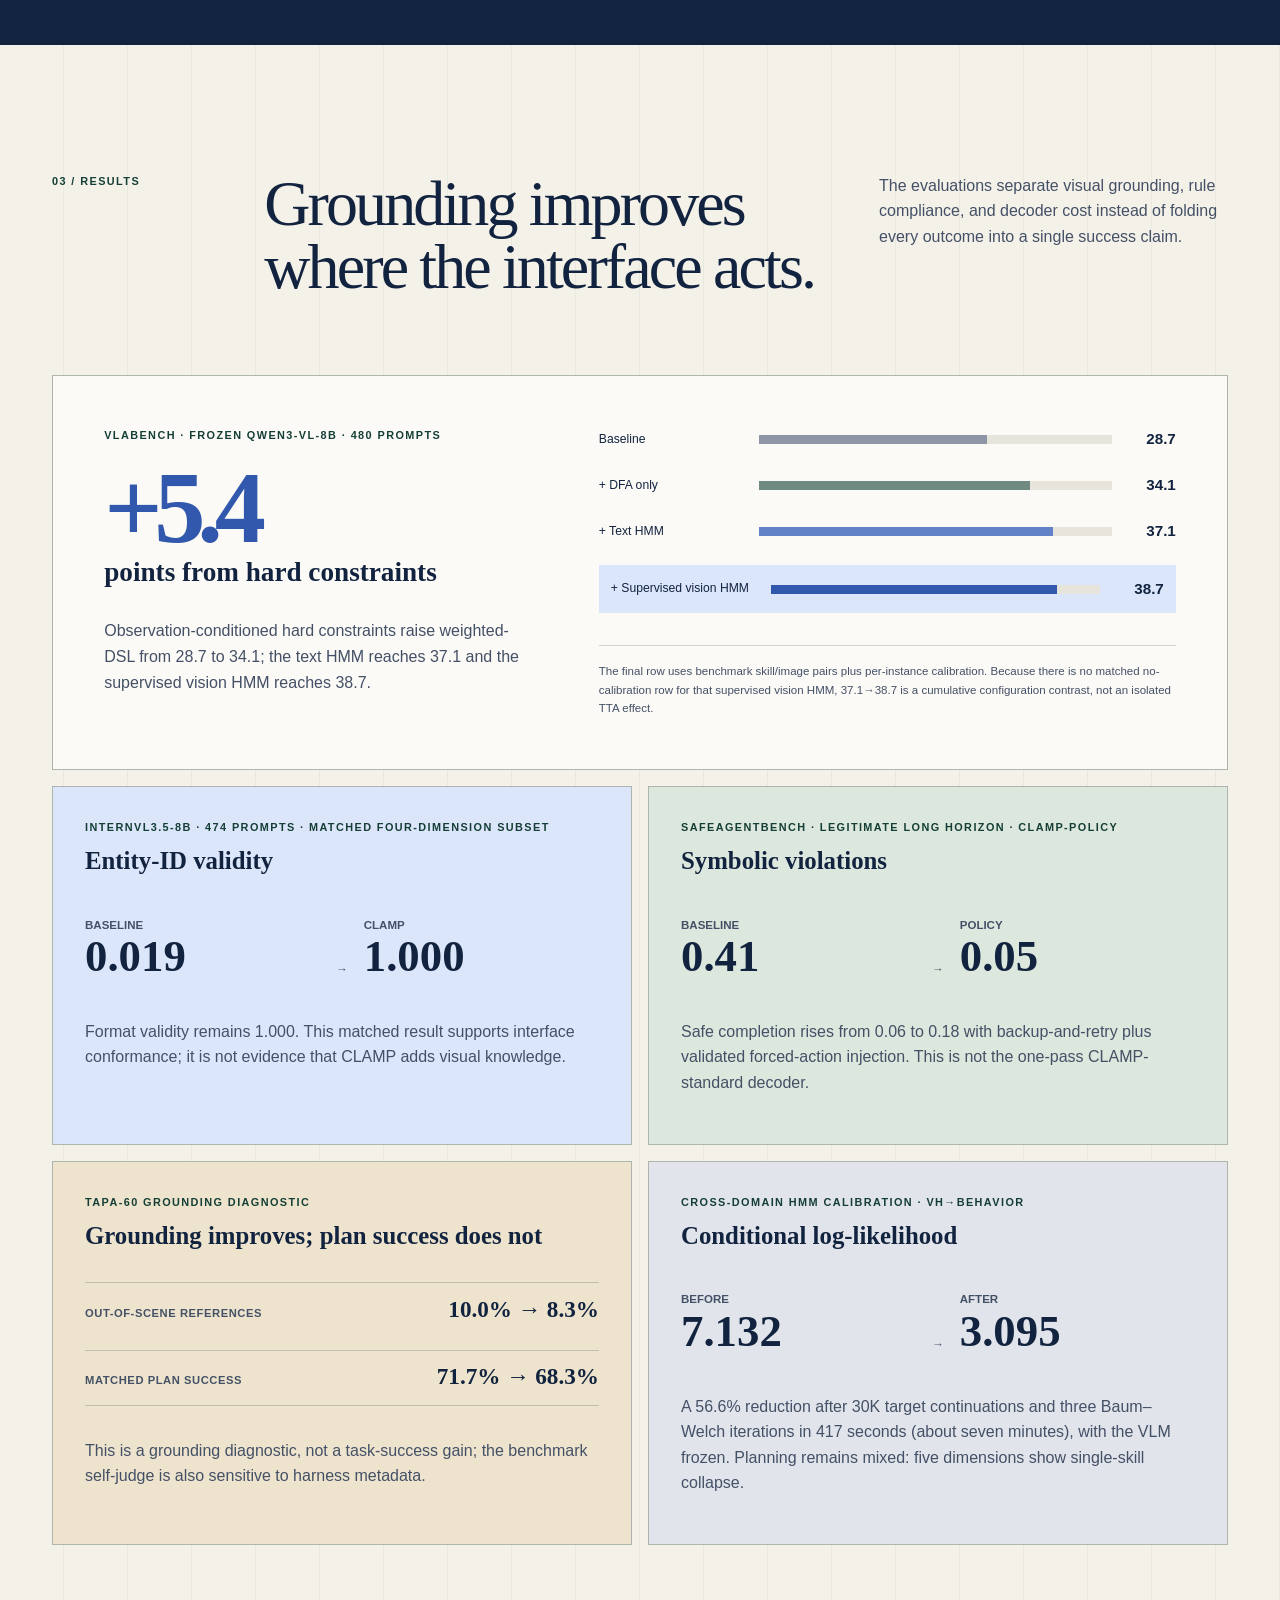
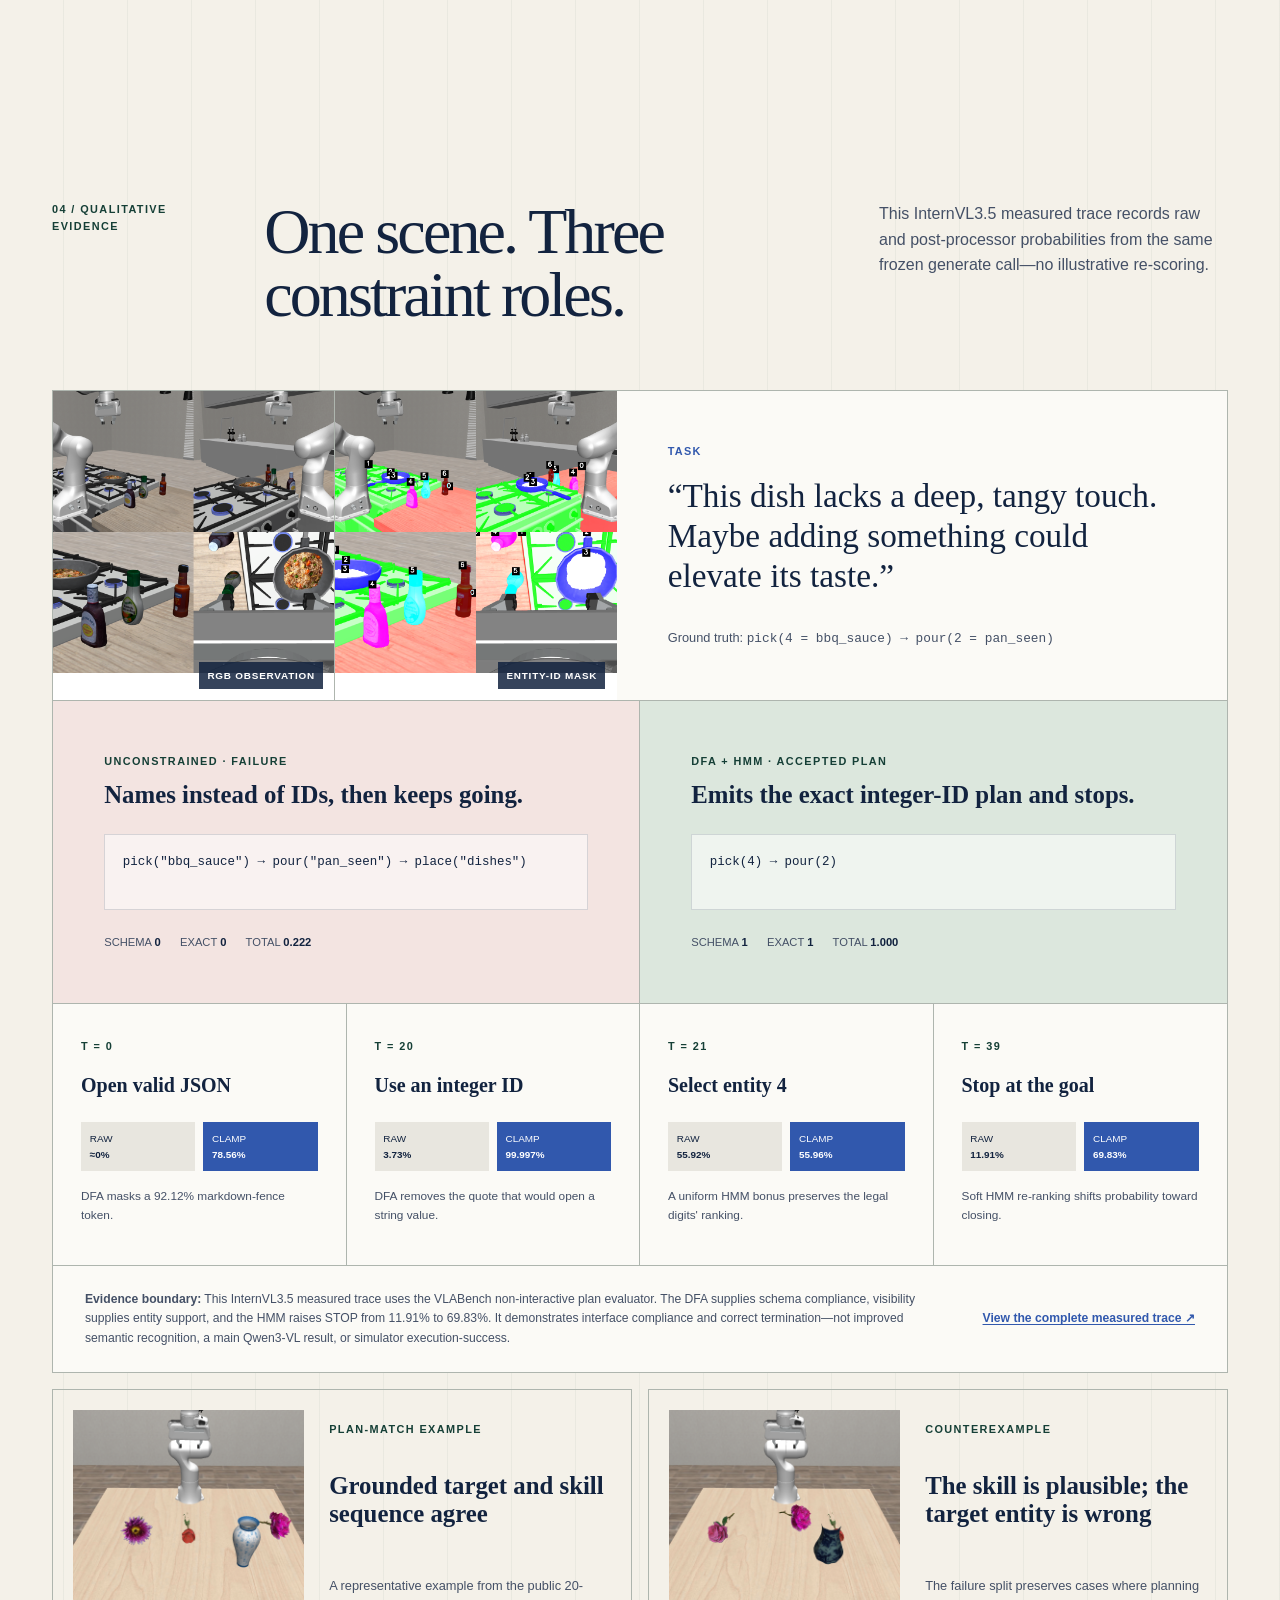
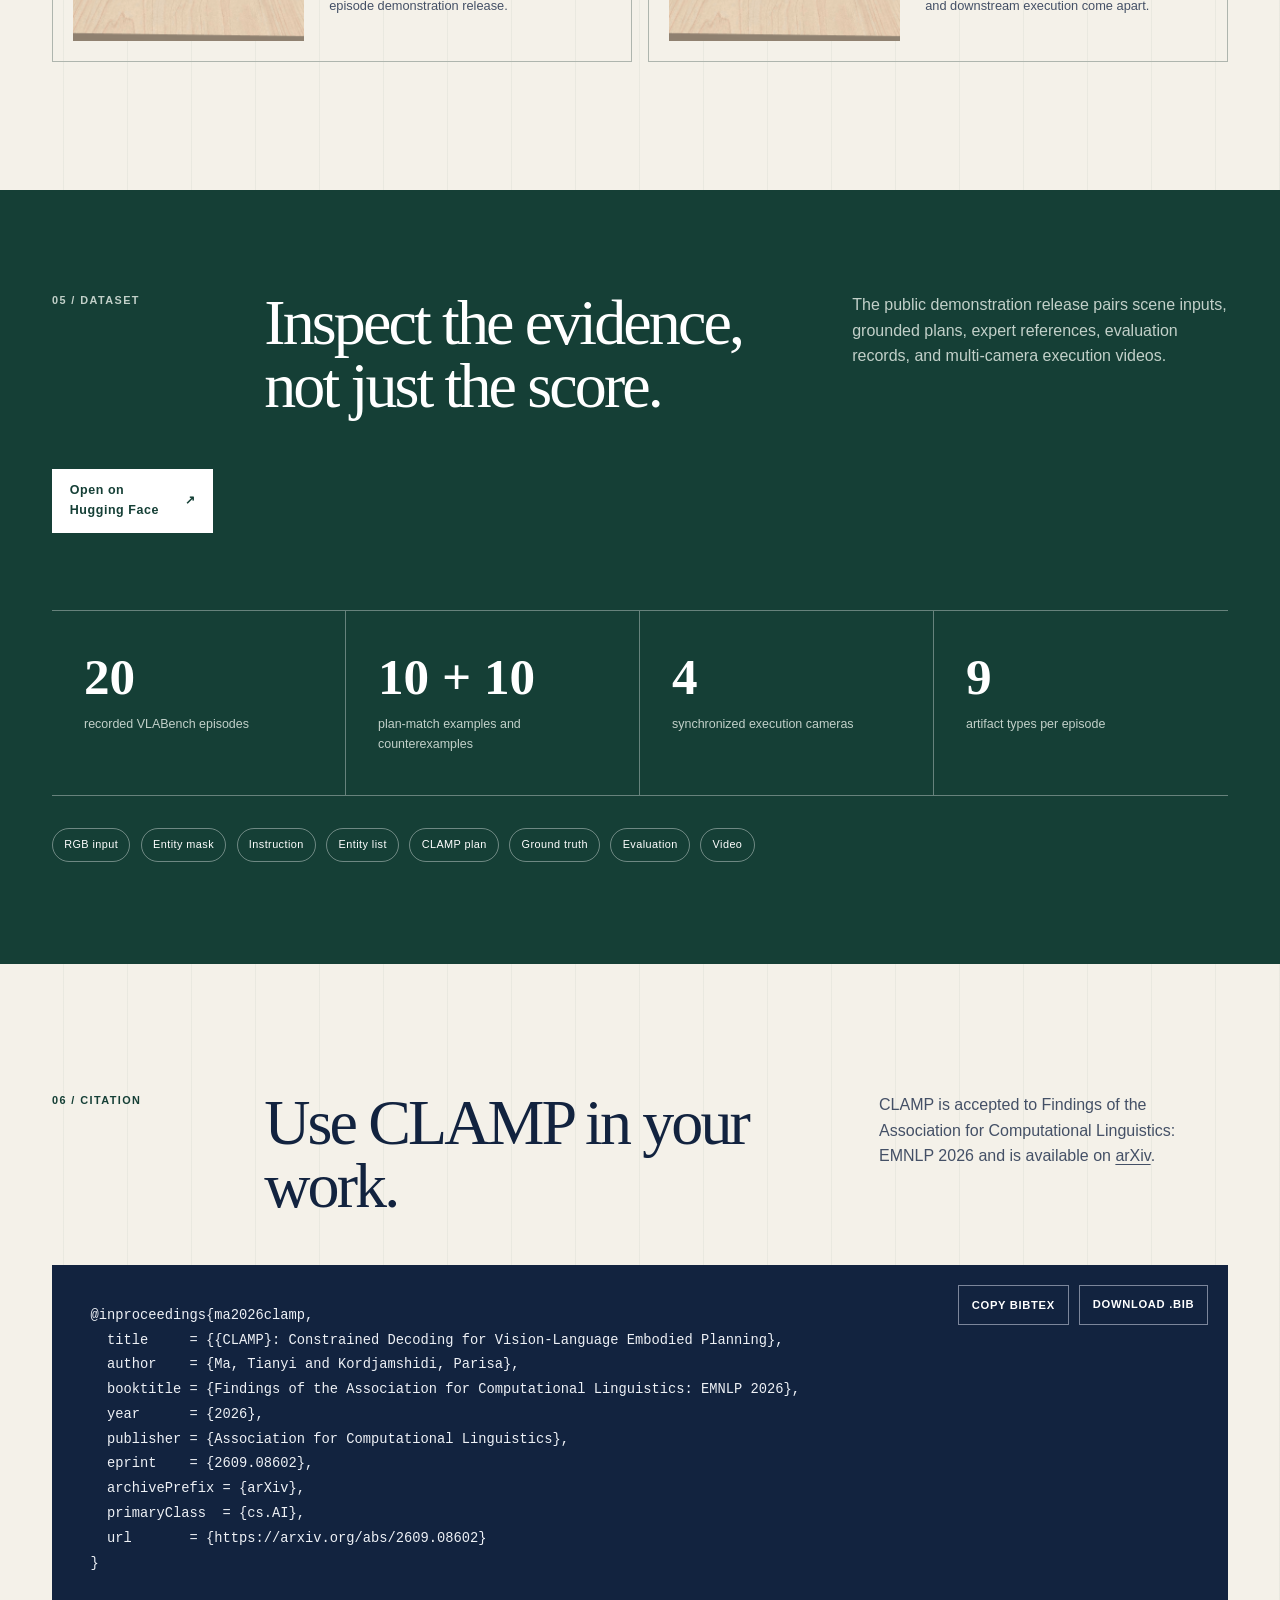
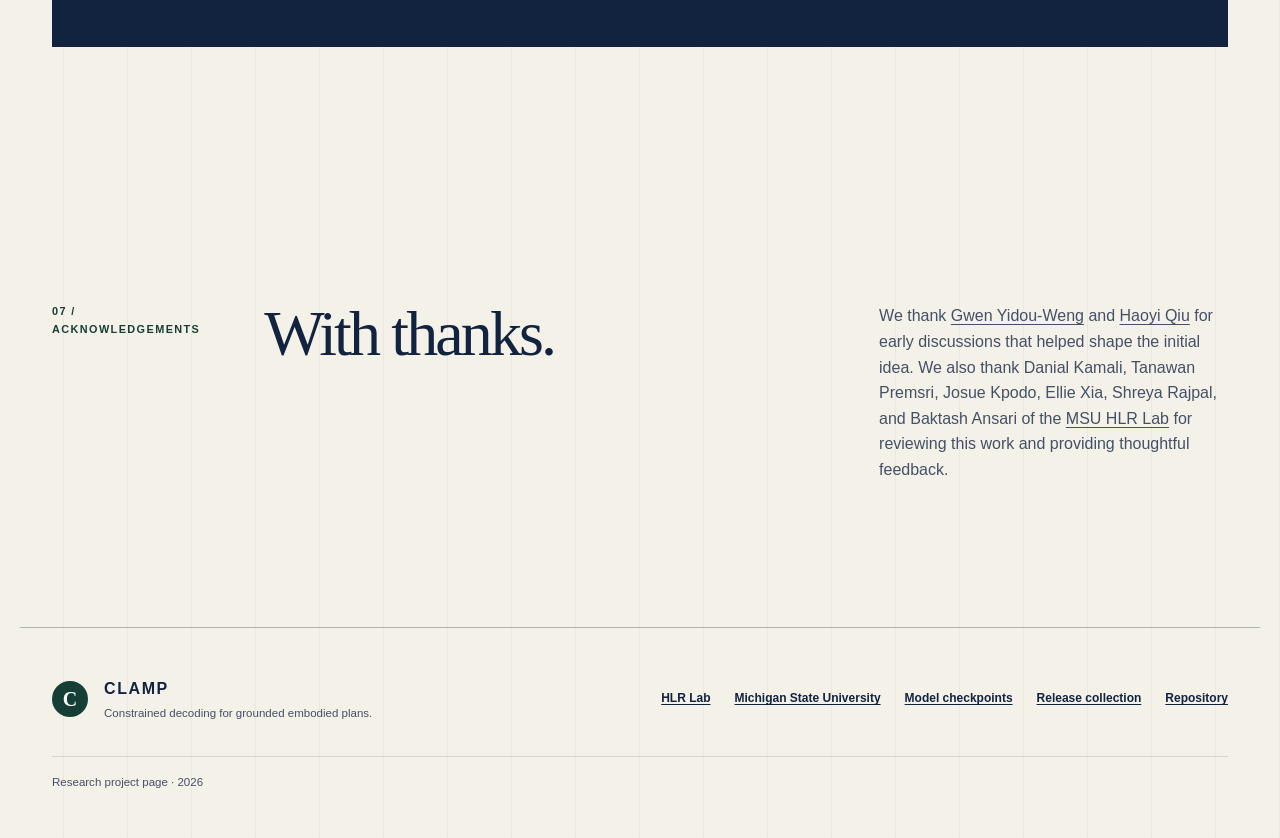
==== commit 45640748: "docs: publish CLAMP arXiv release" ====
--- a/CLAMP/index.html
+++ b/CLAMP/index.html
@@ -69,7 +69,7 @@
           </p>
 
           <div class="hero-actions" role="group" aria-label="Project resources">
-            <a class="button button-primary" href="assets/paper/clamp-camera-ready.pdf">Camera-ready manuscript <span aria-hidden="true">↗</span></a>
+            <a class="button button-primary" href="https://arxiv.org/abs/2609.08602">Paper (arXiv) <span aria-hidden="true">↗</span></a>
             <a class="button" href="https://github.com/HLR/CLAMP">Repository <span aria-hidden="true">↗</span></a>
             <a class="button" href="https://huggingface.co/datasets/SueMintony/CLAMP-Sampled-Continuations-and-Demos">Dataset <span aria-hidden="true">↗</span></a>
             <a class="button button-text" href="#citation">BibTeX <span aria-hidden="true">↓</span></a>
@@ -397,7 +397,10 @@
         <div class="section-heading citation-heading">
           <p class="section-number">06 / Citation</p>
           <h2 id="citation-title">Use CLAMP in your work.</h2>
-          <p>CLAMP appears in Findings of the Association for Computational Linguistics: EMNLP 2026.</p>
+          <p>
+            CLAMP is accepted to Findings of the Association for Computational Linguistics: EMNLP 2026
+            and is available on <a href="https://arxiv.org/abs/2609.08602">arXiv</a>.
+          </p>
         </div>
         <div class="citation-card">
           <pre id="bibtex"><code>@inproceedings{ma2026clamp,
@@ -405,7 +408,11 @@
   author    = {Ma, Tianyi and Kordjamshidi, Parisa},
   booktitle = {Findings of the Association for Computational Linguistics: EMNLP 2026},
   year      = {2026},
-  publisher = {Association for Computational Linguistics}
+  publisher = {Association for Computational Linguistics},
+  eprint    = {2609.08602},
+  archivePrefix = {arXiv},
+  primaryClass  = {cs.AI},
+  url       = {https://arxiv.org/abs/2609.08602}
 }</code></pre>
           <div class="citation-actions">
             <button class="copy-button" type="button" data-copy-citation aria-describedby="copy-status">Copy BibTeX</button>
